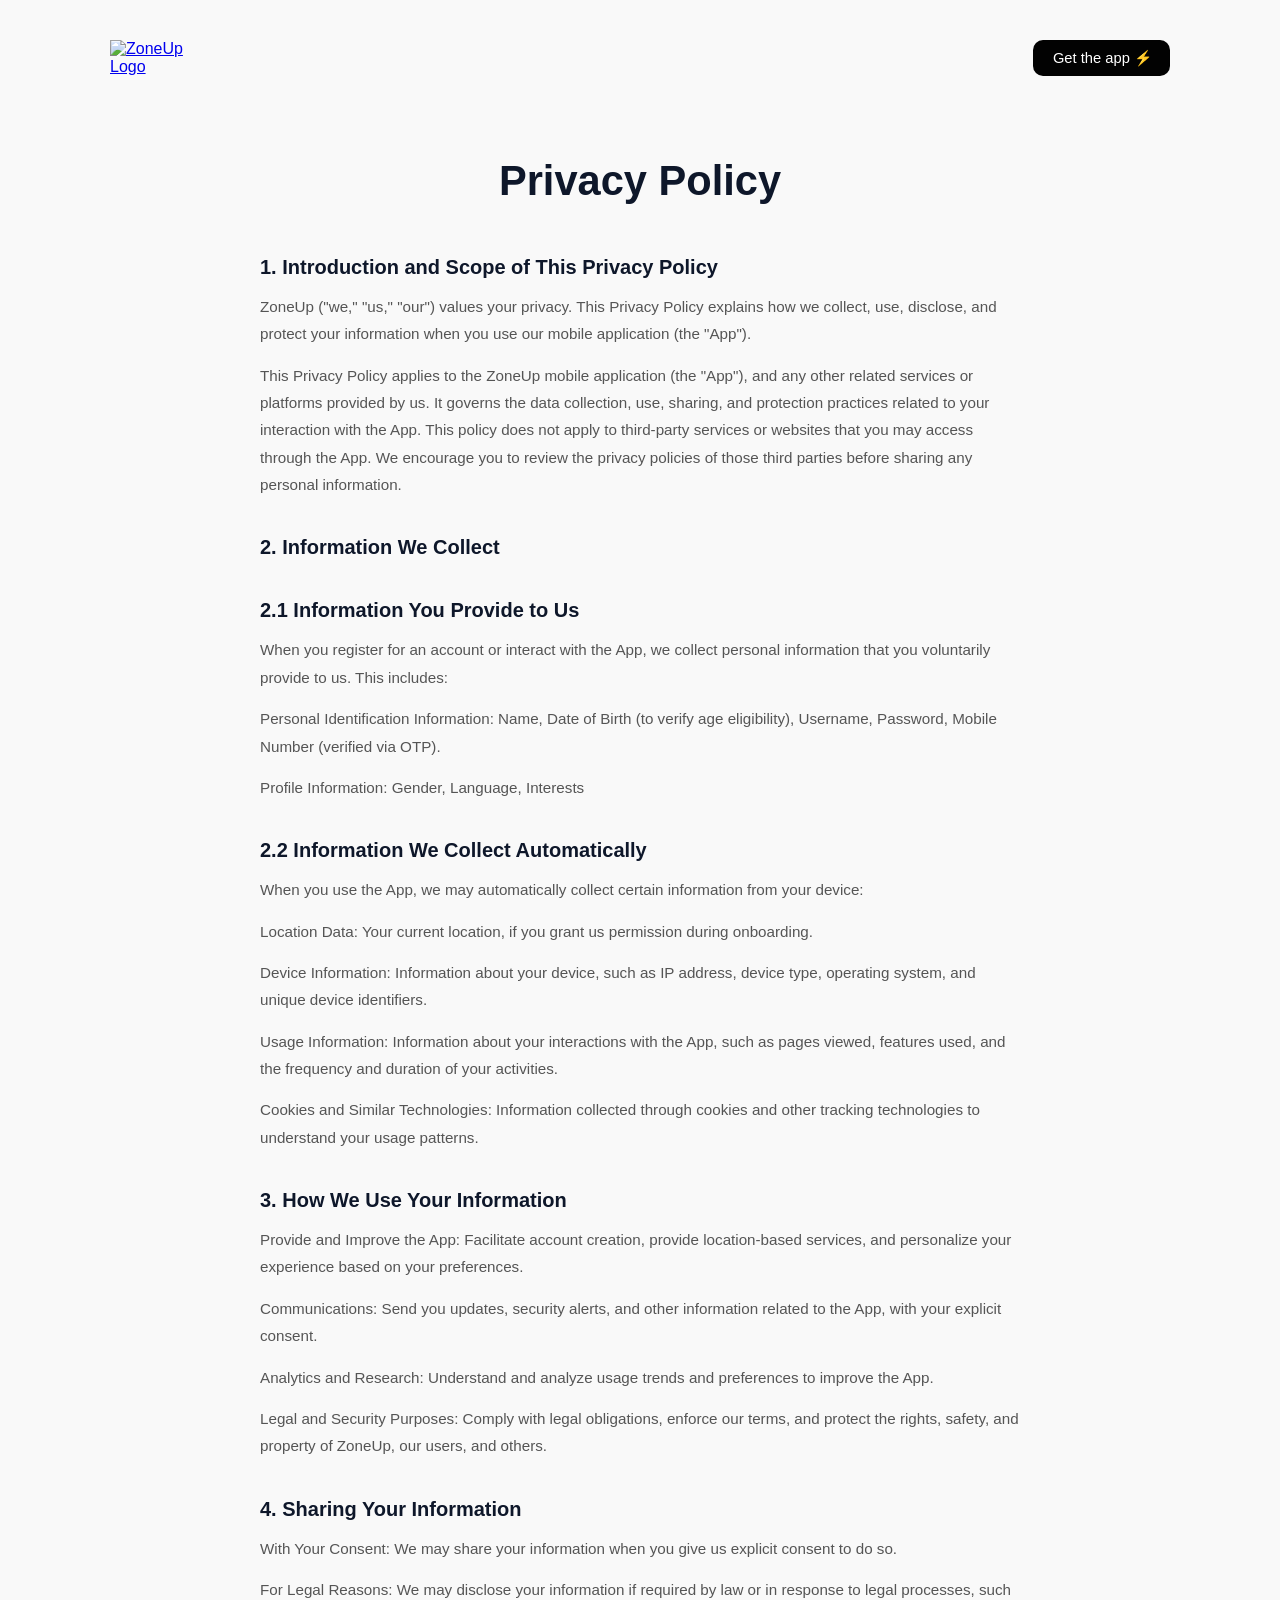
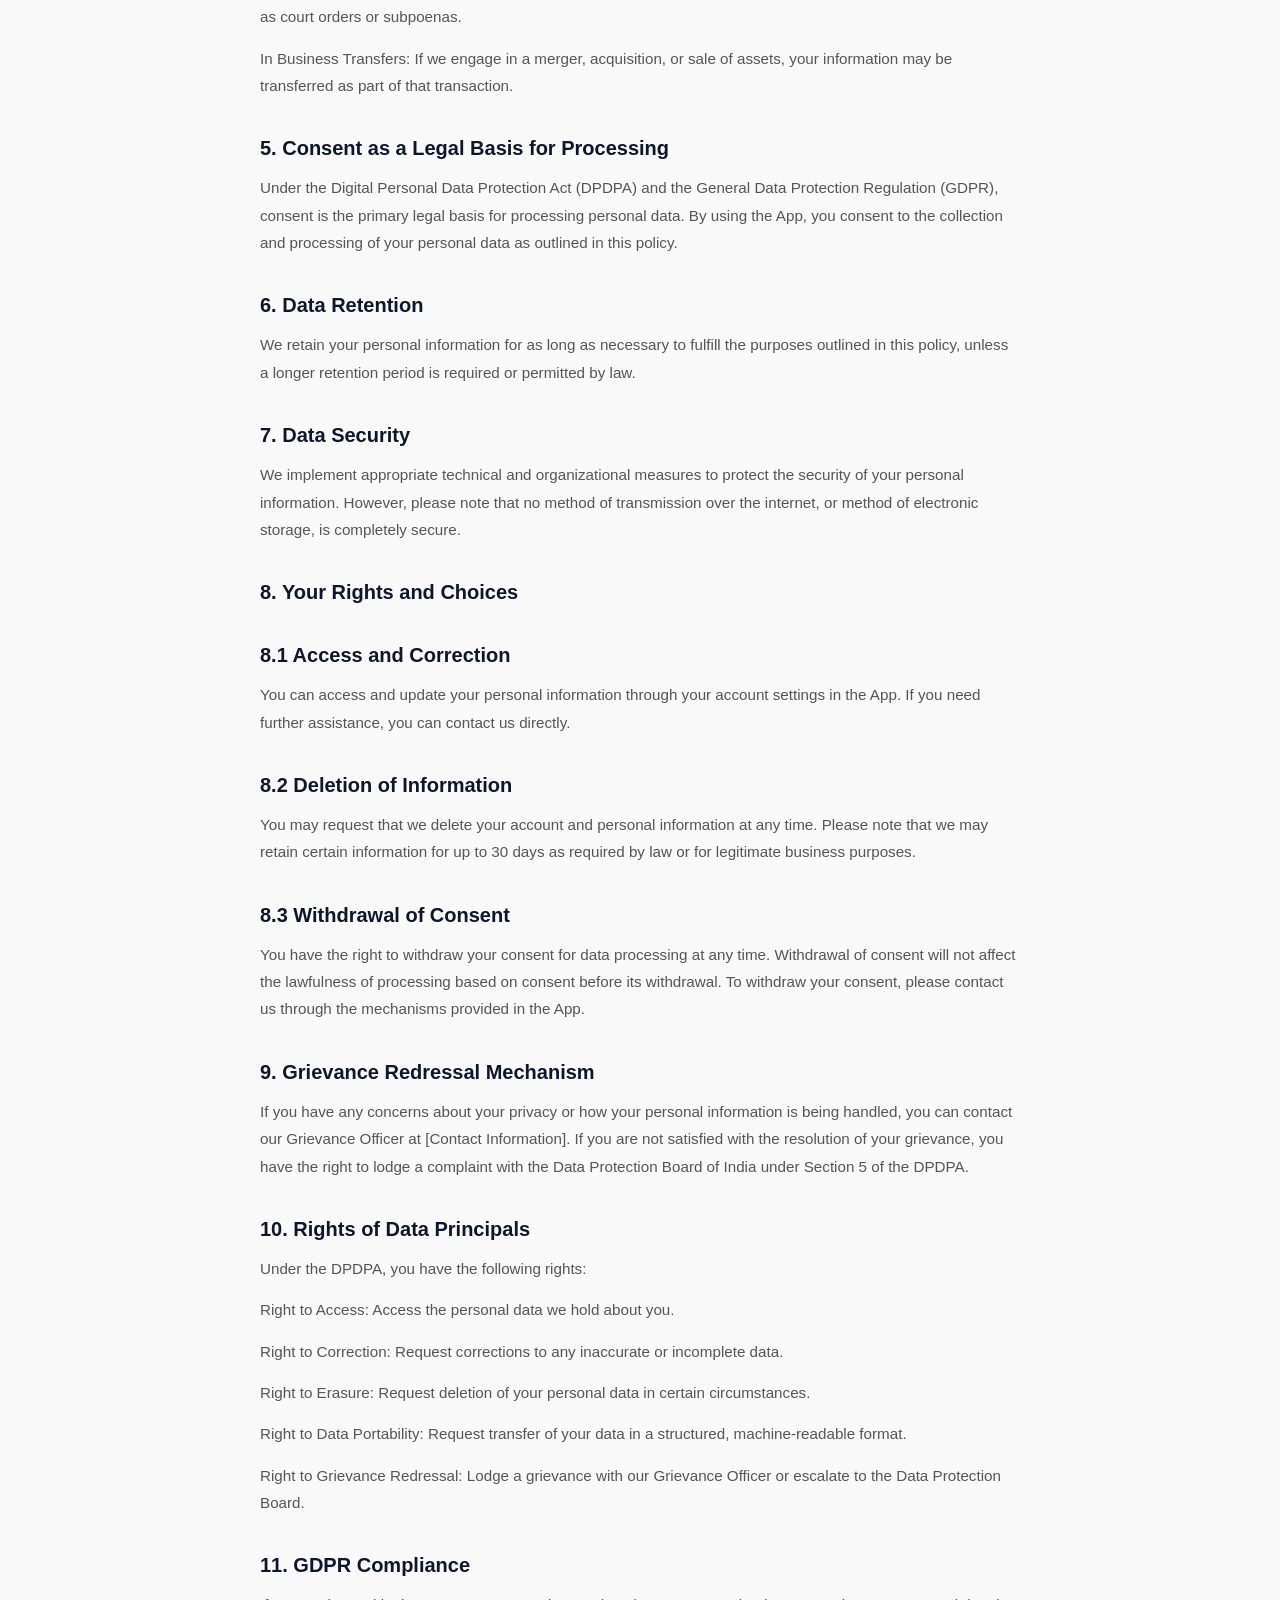
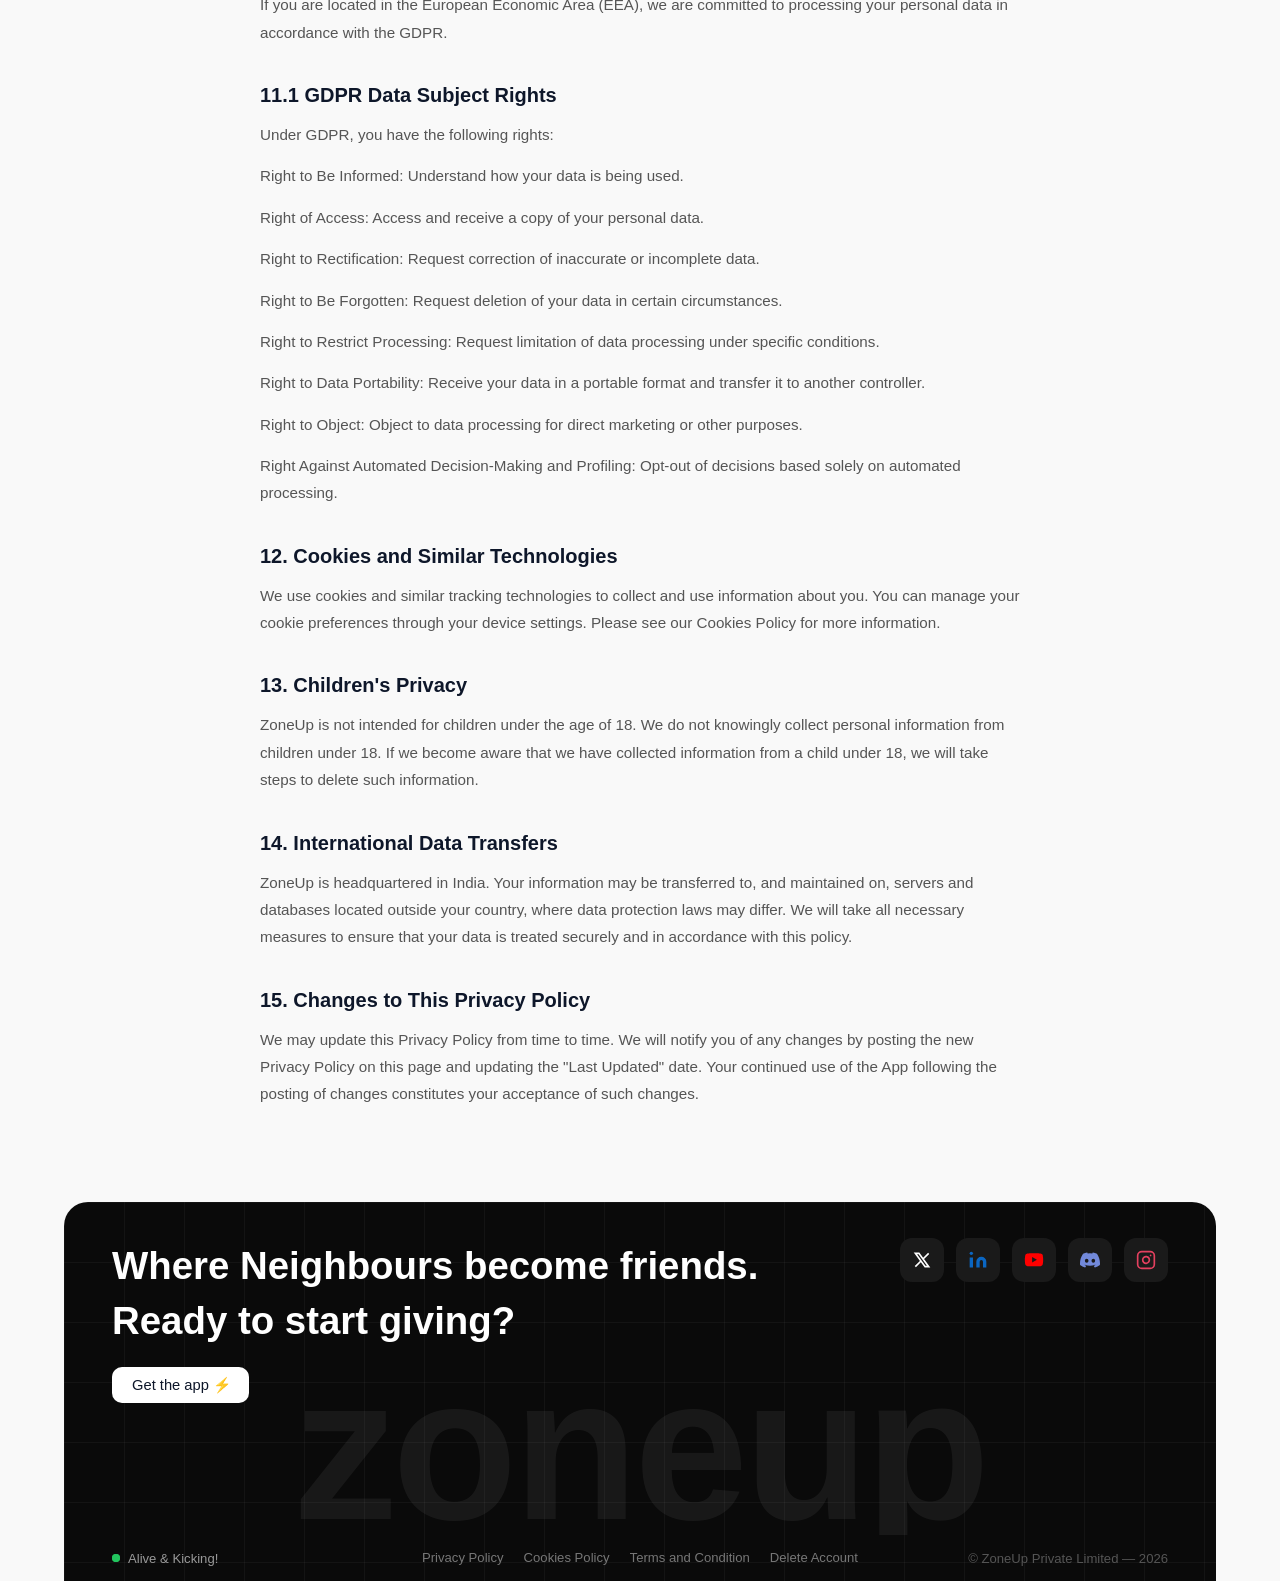
==== legal.html @ 511aa5a1 "Add files via upload" ====
<!DOCTYPE html>
<html lang="en">
<head>
  <meta charset="UTF-8">
  <meta name="viewport" content="width=device-width, initial-scale=1.0">
  <link href="https://fonts.cdnfonts.com/css/satoshi" rel="stylesheet">
  <title>ZoneUp</title>
  <link rel="icon" type="image/x-icon" href="./Assets/favIcon.svg">
  <link rel="stylesheet" href="style.css">
  <link rel="stylesheet" href="legal.css">
</head>
<body>
  <div class="header-spacer" id="headerSpacer"></div>
  <header class="header" id="header">
    <div class="header-inner" id="headerInner">
      <div class="header-top">
        <a href="index.html" class="logo">
          <img src="./Assets/logo.svg" class="logo-icon" alt="ZoneUp Logo">
        </a>
        <a href="#" class="btn-purchase">Get the app <span class="btn-icon"><span data-icon="⚡">⚡</span></span></a>
      </div>
    </div>
  </header>

  <main class="legal-page">
    <div class="legal-container">
      <h1 class="legal-title" id="legalTitle"></h1>
      <div class="legal-content" id="legalContent"></div>
    </div>
  </main>

  <!-- Footer -->
  <footer class="footer">
    <div class="footer-inner">
      <div class="footer-cta">
        <div class="footer-cta-left">
          <h2 class="footer-cta-title">Where Neighbours become friends. <br> Ready to start giving?</h2>
          <div class="footer-cta-buttons">
            <a href="#" class="btn-purchase footer-btn-light">Get the app <span class="btn-icon"><span data-icon="⚡">⚡</span></span></a>
          </div>
        </div>
        <div class="footer-socials">
          <a href="#" aria-label="Twitter" class="social-icon social-x">
            <svg width="20" height="20" viewBox="0 0 24 24" fill="currentColor"><path d="M4 4l11.733 16h4.267l-11.733 -16z M4 20l6.768 -6.768m2.46 -2.46l6.772 -6.772" stroke="currentColor" stroke-width="2" fill="none"/></svg>
          </a>
          <a href="#" aria-label="LinkedIn" class="social-icon social-linkedin">
            <svg width="20" height="20" viewBox="0 0 24 24" fill="currentColor"><path d="M16 8a6 6 0 0 1 6 6v7h-4v-7a2 2 0 0 0-4 0v7h-4v-7a6 6 0 0 1 6-6z" stroke="none"/><rect x="2" y="9" width="4" height="12"/><circle cx="4" cy="4" r="2"/></svg>
          </a>
          <a href="#" aria-label="YouTube" class="social-icon social-youtube">
            <svg width="20" height="20" viewBox="0 0 24 24" fill="currentColor"><path d="M22.54 6.42a2.78 2.78 0 0 0-1.94-2C18.88 4 12 4 12 4s-6.88 0-8.6.46a2.78 2.78 0 0 0-1.94 2A29 29 0 0 0 1 11.75a29 29 0 0 0 .46 5.33A2.78 2.78 0 0 0 3.4 19.1c1.72.46 8.6.46 8.6.46s6.88 0 8.6-.46a2.78 2.78 0 0 0 1.94-2 29 29 0 0 0 .46-5.25 29 29 0 0 0-.46-5.33z" stroke="none"/><polygon points="9.75 15.02 15.5 11.75 9.75 8.48 9.75 15.02" fill="#1a1a1a"/></svg>
          </a>
          <a href="#" aria-label="Discord" class="social-icon social-discord">
            <svg width="20" height="20" viewBox="0 0 24 24" fill="currentColor"><path d="M20.317 4.37a19.791 19.791 0 0 0-4.885-1.515.074.074 0 0 0-.079.037c-.21.375-.444.864-.608 1.25a18.27 18.27 0 0 0-5.487 0 12.64 12.64 0 0 0-.617-1.25.077.077 0 0 0-.079-.037A19.736 19.736 0 0 0 3.677 4.37a.07.07 0 0 0-.032.027C.533 9.046-.32 13.58.099 18.057a.082.082 0 0 0 .031.057 19.9 19.9 0 0 0 5.993 3.03.078.078 0 0 0 .084-.028c.462-.63.874-1.295 1.226-1.994a.076.076 0 0 0-.041-.106 13.107 13.107 0 0 1-1.872-.892.077.077 0 0 1-.008-.128 10.2 10.2 0 0 0 .372-.292.074.074 0 0 1 .077-.01c3.928 1.793 8.18 1.793 12.062 0a.074.074 0 0 1 .078.01c.12.098.246.198.373.292a.077.077 0 0 1-.006.127 12.299 12.299 0 0 1-1.873.892.077.077 0 0 0-.041.107c.36.698.772 1.362 1.225 1.993a.076.076 0 0 0 .084.028 19.839 19.839 0 0 0 6.002-3.03.077.077 0 0 0 .032-.054c.5-5.177-.838-9.674-3.549-13.66a.061.061 0 0 0-.031-.03zM8.02 15.33c-1.183 0-2.157-1.085-2.157-2.419 0-1.333.956-2.419 2.157-2.419 1.21 0 2.176 1.095 2.157 2.42 0 1.333-.956 2.418-2.157 2.418zm7.975 0c-1.183 0-2.157-1.085-2.157-2.419 0-1.333.955-2.419 2.157-2.419 1.21 0 2.176 1.095 2.157 2.42 0 1.333-.946 2.418-2.157 2.418z"/></svg>
          </a>
          <a href="#" aria-label="Instagram" class="social-icon social-instagram">
            <svg width="20" height="20" viewBox="0 0 24 24" fill="none" stroke="currentColor" stroke-width="2" stroke-linecap="round" stroke-linejoin="round"><rect x="2" y="2" width="20" height="20" rx="5"/><path d="M16 11.37A4 4 0 1 1 12.63 8 4 4 0 0 1 16 11.37z"/><line x1="17.5" y1="6.5" x2="17.51" y2="6.5"/></svg>
          </a>
        </div>
      </div>
      <div class="footer-watermark" id="footerWatermark">
        <span class="watermark-text">zoneup</span>
        <div class="watermark-glow" id="watermarkGlow"></div>
      </div>
      <div class="footer-bottom-bar">
        <div class="footer-status">
          <span class="status-dot"></span>
          <span>Alive & Kicking!</span>
        </div>
        <div class="footer-legal">
          <a href="legal.html?page=privacy-policy"><span data-text="Privacy Policy">Privacy Policy</span></a>
          <a href="legal.html?page=cookies-policy"><span data-text="Cookies Policy">Cookies Policy</span></a>
          <a href="legal.html?page=terms-of-service"><span data-text="Terms and Condition">Terms and Condition</span></a>
          <a href="legal.html?page=delete-account"><span data-text="Delete Account">Delete Account</span></a>
        </div>
        <p class="footer-copyright">© ZoneUp Private Limited — 2026</p>
      </div>
    </div>
  </footer>

  <script>
    // Header shrink
    const header = document.getElementById('header');
    const spacer = document.getElementById('headerSpacer');
    spacer.style.height = header.offsetHeight + 'px';

    window.addEventListener('scroll', function() {
      if (window.scrollY > spacer.offsetHeight) {
        header.classList.add('shrink');
      } else {
        header.classList.remove('shrink');
      }
    });

    // Watermark glow
    var footerWatermark = document.getElementById('footerWatermark');
    var watermarkText = footerWatermark ? footerWatermark.querySelector('.watermark-text') : null;
    if (footerWatermark && watermarkText) {
      footerWatermark.addEventListener('mousemove', function(e) {
        if (window.innerWidth > 768) {
          var rect = footerWatermark.getBoundingClientRect();
          var x = e.clientX - rect.left;
          var y = e.clientY - rect.top;
          watermarkText.style.background = 'radial-gradient(circle 400px at ' + x + 'px ' + y + 'px, rgba(67, 206, 162, 0.55) 0%, rgba(24, 90, 157, 0.3) 25%, rgba(67, 206, 162, 0.1) 50%, rgba(255, 255, 255, 0.06) 70%)';
          watermarkText.style.webkitBackgroundClip = 'text';
          watermarkText.style.backgroundClip = 'text';
        }
      });
      footerWatermark.addEventListener('mouseleave', function() {
        if (window.innerWidth > 768) {
          watermarkText.style.background = 'rgba(255, 255, 255, 0.06)';
          watermarkText.style.webkitBackgroundClip = 'text';
          watermarkText.style.backgroundClip = 'text';
        }
      });
    }

    // Determine which JSON to load from query param
    var params = new URLSearchParams(window.location.search);
    var page = params.get('page') || 'privacy-policy';
    var allowed = ['privacy-policy', 'terms-of-service', 'cookies-policy', 'delete-account'];
    if (allowed.indexOf(page) === -1) page = 'privacy-policy';

    document.title = page.replace(/-/g, ' ').replace(/\b\w/g, function(c) { return c.toUpperCase(); }) + ' – ZoneUp';

    fetch('./' + page + '.json')
      .then(function(res) { return res.json(); })
      .then(function(data) {
        document.getElementById('legalTitle').textContent = data.title;

        var container = document.getElementById('legalContent');
        data.sections.forEach(function(section) {
          if (section.heading) {
            var h2 = document.createElement('h2');
            h2.className = 'legal-section-title';
            h2.textContent = section.heading;
            container.appendChild(h2);
          }
          section.content.forEach(function(text) {
            var p = document.createElement('p');
            p.className = 'legal-text';
            p.textContent = text;
            container.appendChild(p);
          });
        });
      });
  </script>
</body>
</html>
---- style.css ----
* {
  margin: 0;
  padding: 0;
  box-sizing: border-box;
}

html {
  overflow-x: hidden;
}

body {
font-family: 'Satoshi', sans-serif;
    color: #0E172A;
  background: #f9f9f9;
}

/* ── Header ── */
.header-spacer {
  width: 100%;
}

.header {
  position: fixed;
  top: 0;
  left: 0;
  width: 100%;
  display: flex;
  justify-content: center;
  padding: 20px 20px;
  background: transparent;
  z-index: 1000;
}

.header.shrink {
  /* only inner width changes, no padding shift */
}

.header-inner {
  width: 100%;
  max-width: 90%;
  background: #f9f9f9;
  border-radius: 20px;
  padding: 20px 28px;
  box-shadow: 0 0 0 rgba(0, 0, 0, 0);
  transition: max-width 0.6s ease, background 0.6s ease, box-shadow 0.6s ease;
}

.header.shrink .header-inner {
  max-width: 800px;
  background: #fff;
  box-shadow: 0 2px 12px rgba(0, 0, 0, 0.08);
}

.header-top {
  display: flex;
  align-items: center;
  justify-content: space-between;
}


/* ── Logo ── */
.logo {
  display: flex;
  align-items: center;
  
}
.logo-icon{
    width: 70%;
}

/* ── Nav ── */
.nav {
  display: flex;
  align-items: center;
  gap: 32px;
}

.nav a {
  text-decoration: none;
  color: #020202;
  font-size: 1rem;
  font-weight: 400;
  display: inline-block;
  overflow: hidden;
  height: 1.4em;
  line-height: 1.4em;
}

.nav a span {
  display: block;
  transition: transform 0.3s cubic-bezier(0.25, 1, 0.5, 1);
  position: relative;
}

.nav a span::after {
  content: attr(data-text);
  display: block;
  position: absolute;
  top: 100%;
  left: 0;
}

.nav a:hover span {
  transform: translateY(-100%);
}

.nav a:hover {
  color: #111;
}

/* ── Purchase Button ── */
.btn-purchase {
  display: inline-flex;
  align-items: center;
  gap: 4px;
  background: #020202;
  color: #fff;
  padding: 9px 20px;
  border-radius: 10px;
  font-size: 0.92rem;
  text-decoration: none;
  transition: background 0.2s;
  white-space: nowrap;
}

.btn-purchase:hover {
  background: #333;
}

/* Button icon flip */
.btn-icon {
  display: inline-block;
  overflow: hidden;
  width: 1.1em;
  vertical-align: middle;
  position: relative;
}

.btn-icon span {
  display: inline-block;
  transition: transform 0.3s cubic-bezier(0.25, 1, 0.5, 1);
  position: relative;
}

.btn-icon span::after {
  content: attr(data-icon);
  position: absolute;
  top: 0;
  right: 100%;
}

.btn-purchase:hover .btn-icon span {
  transform: translateX(100%);
}

/* ── Hamburger ── */
.hamburger {
  display: none;
  flex-direction: column;
  justify-content: center;
  gap: 5px;
  background: none;
  border: none;
  cursor: pointer;
  padding: 4px;
}

.hamburger span {
  display: block;
  width: 22px;
  height: 2px;
  background: #020202;
  border-radius: 2px;
  transition: transform 0.35s ease, opacity 0.25s ease;
}

.hamburger.active span:nth-child(1) {
  transform: translateY(7px) rotate(45deg);
}

.hamburger.active span:nth-child(2) {
  opacity: 0;
}

.hamburger.active span:nth-child(3) {
  transform: translateY(-7px) rotate(-45deg);
}

/* ── Mobile Expandable Section (hidden by default) ── */
.mobile-expand {
  display: none;
}

/* ── Hero Section ── */
.hero {
  padding: 0 20px 20px;
  display: flex;
  justify-content: center;
}

.hero-inner {
  width: 100%;
  max-width: 90%;
  margin: 0 auto;
  background: #020202;
  border-radius: 20px;
  display: flex;
  align-items: center;
  padding: 80px 60px;
  gap: 20px;
  overflow: hidden;
  position: relative;
  min-height: 80vh;
}

.hero-left {
  flex: 0 0 50%;
  z-index: 1;
}

.hero-title {
  font-size: 4.5rem;
  font-weight: 700;
  color: #fff;
  line-height: 1.12;
  letter-spacing: -0.5px;
  margin-bottom: 24px;
}

.hero-subtitle {
  font-size: 0.92rem;
  color: #9a9a9a;
  line-height: 1.7;
  margin-bottom: 32px;
  max-width: 600px;
}

.hero-buttons {
  display: flex;
  gap: 24px;
  margin-bottom: 24px;
  max-width: 100px;
}

.hero-buttons-mobile {
  display: none;
}

.store-btn {
  display: inline-flex;
  align-items: center;
  justify-content: center;
}

.store-img {
  height: 58px;
  width: auto;
  display: block;
}

.hero-disclaimer {
  font-size: 0.62rem;
  color: #555;
  line-height: 1.5;
}

/* Hero Right - Image */
.hero-right {
  flex: 1;
  display: flex;
  align-items: center;
  justify-content: center;
}

.hero-image {
  width: 100%;
  max-width: 100%;
  height: auto;
  object-fit: contain;
}

/* ── Features Section ── */
.features {
  padding: 80px 20px;
  display: flex;
  flex-direction: column;
  align-items: center;
}

.features-header {
  text-align: center;
  margin-bottom: 48px;
}

.features-title {
  font-size: 2.4rem;
  font-weight: 700;
  color: #0E172A;
  line-height: 1.3;
  margin-bottom: 14px;
}

.features-subtitle {
  font-size: 0.92rem;
  color: #777;
  line-height: 1.6;
}

.features-grid {
  display: grid;
  grid-template-columns: repeat(3, 1fr);
  grid-template-rows: repeat(10, 60px);
  gap: 16px;
  width: 100%;
  max-width: 1200px;
}

.feature-card {
  background: #fff;
  border-radius: 20px;
  border: 1px solid #eee;
  overflow: hidden;
  display: flex;
  flex-direction: column;
}

/* Col 1: two equal cards, each span 5 rows */
.features-grid .feature-card:nth-child(1) {
  grid-column: 1;
  grid-row: 1 / 6;
}
.features-grid .feature-card:nth-child(4) {
  grid-column: 1;
  grid-row: 6 / 11;
}

/* Col 2: tall top (6 rows), short bottom (4 rows) */
.features-grid .feature-card:nth-child(2) {
  grid-column: 2;
  grid-row: 1 / 8;
}
.features-grid .feature-card:nth-child(5) {
  grid-column: 2;
  grid-row: 8 / 11;
}

/* Col 3: two equal cards, each span 5 rows */
.features-grid .feature-card:nth-child(3) {
  grid-column: 3;
  grid-row: 1 / 6;
}
.features-grid .feature-card:nth-child(6) {
  grid-column: 3;
  grid-row: 6 / 11;
}

.feature-card-img {
  width: 100%;
  flex: 1;
  overflow: hidden;
  min-height: 0;
}

.feature-card-img img {
  width: 100%;
  height: 100%;
  object-fit: cover;
  display: block;
}

.feature-card-title {
  font-size: 1.05rem;
  font-weight: 700;
  color: #1a1a1a;
  padding: 18px 20px 16px;
  text-align: center;
}

.feature-card-desc {
  font-size: 0.82rem;
  color: #777;
  line-height: 1.6;
  padding: 0 20px 20px;
  text-align: center;
}

.feature-card-dark {
  background: #1a1d21;
}

.feature-card-dark .feature-card-title {
  color: #fff;
}

.feature-card-dark .feature-card-desc {
  color: #999;
}

/* ── Full-width Feature Card ── */
.feature-card-full {
  width: 100%;
  max-width: 1200px;
  display: flex;
  flex-direction: row;
  align-items: center;
  gap: 40px;
  padding: 32px 36px;
  margin-top: 20px;
  overflow: hidden;
  justify-content: space-between;
  border-radius: 20px;
  border: 1px solid #eee;
  background: #fff;
}

.feature-full-left {
  flex: 0 0 38%;
}

.feature-full-title {
  font-size: 2rem;
  font-weight: 700;
  color: #0E172A;
  margin-bottom: 14px;
}

.feature-full-desc {
  font-size: 0.9rem;
  color: #666;
  line-height: 1.7;
  margin-bottom: 24px;
}

.feature-full-right {
  flex: 1;
  height: 260px;
  overflow: hidden;
  max-width: 40%;
}

.marquee-columns {
  display: flex;
  gap: 12px;
  height: 100%;
}

.marquee-col {
  flex: 1;
  overflow: hidden;
  position: relative;
}

.marquee-track {
  display: flex;
  flex-direction: column;
  gap: 12px;
}

.marquee-track img {
  width: 100%;
  border-radius: 12px;
  object-fit: cover;
  display: block;
  height: 120px;
  flex-shrink: 0;
}

.marquee-down .marquee-track {
  animation: scrollDown 14s linear infinite;
}

.marquee-up .marquee-track {
  animation: scrollUp 14s linear infinite;
}

@keyframes scrollDown {
  0% { transform: translateY(0); }
  100% { transform: translateY(-50%); }
}

@keyframes scrollUp {
  0% { transform: translateY(-50%); }
  100% { transform: translateY(0); }
}

@keyframes scrollLeft {
  0% { transform: translateX(0); }
  100% { transform: translateX(-50%); }
}

@keyframes scrollRight {
  0% { transform: translateX(-50%); }
  100% { transform: translateX(0); }
}

/* ── Steps Section ── */
.steps {
  height: 400vh;
  position: relative;
}

.steps-sticky {
  position: sticky;
  top: 0;
  height: 100vh;
  display: flex;
  align-items: center;
  padding: 0 60px;
  gap: 36px;
  max-width: 1400px;
  margin: 0 auto;
}

.steps-left {
  flex: 0 0 320px;
  z-index: 0;
}

.steps-title {
  font-size: 4rem;
  font-weight: 700;
  color: #0E172A;
  line-height: 1.35;
  margin-bottom: 20px;
}

.steps-subtitle {
  font-size: 1rem;
  color: #777;
  line-height: 1.9;
}

.steps-right {
  flex: 1;
  overflow: hidden;
  z-index: 1;
}

.steps-track {
  display: flex;
  gap: 28px;
  will-change: transform;
  transition: transform 0.3s cubic-bezier(0.25, 1, 0.5, 1);
}

.step-card {
  flex: 0 0 600px;
  height: 553px;
  background: #fff;
  border-radius: 24px;
  border: 1px solid #eee;
  overflow: hidden;
  display: flex;
  flex-direction: column;
  box-shadow: 0 2px 16px rgba(0, 0, 0, 0.04);
}

.step-card-img {
  width: 100%;
  flex: 1;
  overflow: hidden;
  min-height: 0;
}

.step-card-img img {
  width: 100%;
  height: 100%;
  object-fit: cover;
  display: block;
}

.step-card-body {
  padding: 28px 28px;
  display: flex;
  gap: 16px;
  align-items: flex-start;
}

.step-card-title {
  flex: 0 0 40%;
  font-size: 1.2rem;
  font-weight: 700;
  color: #0E172A;
  line-height: 1.3;
}

.step-card-desc {
  flex: 1;
  font-size: 0.85rem;
  color: #777;
  line-height: 1.6;
}

/* ── Download CTA Section ── */
.download-cta {
  padding: 40px 20px;
}

.download-cta-inner {
  max-width: 1400px;
  margin: 0 auto;
  background: #020202;
  border-radius: 24px;
  display: flex;
  align-items: flex-end;
  padding: 60px 60px 0;
  gap: 16px;
  overflow: hidden;
  position: relative;
}

.download-cta-left {
  flex: 1;
  padding-bottom: 60px;
}

.download-cta-title {
  font-size: 4rem;
  font-weight: 700;
  color: #e9e9e9;
  margin-bottom: 8px;
}

.download-cta-subtitle {
  font-size: 1.4rem;
  color: #8b8b8b;
  margin-bottom: 28px;
}

.download-qr {
  width: 160px;
  height: 160px;
  background: #fff;
  border-radius: 16px;
  padding: 12px;
  display: flex;
  align-items: center;
  justify-content: center;
}

.download-qr img {
  width: 100%;
  height: 100%;
  display: block;
}

.btn-download {
  display: none;
}

.download-cta-right {
  flex: 0 0 480px;
  display: flex;
  justify-content: center;
}

.download-phone-img {
  width: 100%;
  /* max-width: 280px; */
  height: auto;
  border-radius: 28px 28px 0 0;
  object-fit: cover;
  display: block;
}

/* ── FAQ Section ── */
.faq {
  padding: 100px 20px;
  max-width: 800px;
  margin: 0 auto;
}

.faq-title {
  font-size: 3rem;
  font-weight: 700;
  color: #0E172A;
  text-align: center;
  margin-bottom: 48px;
  line-height: 1.2;
}

.faq-item {
  background: #fff;
  border: 1px solid #eee;
  border-radius: 14px;
  margin-bottom: 12px;
  padding: 0 24px;
}

.faq-question {
  width: 100%;
  display: flex;
  align-items: center;
  justify-content: space-between;
  padding: 22px 0;
  background: none;
  border: none;
  cursor: pointer;
  text-align: left;
  font-family: 'Satoshi', sans-serif;
  font-size: 1rem;
  font-weight: 500;
  color: #0E172A;
  gap: 16px;
}

.faq-icon {
  width: 32px;
  height: 32px;
  border-radius: 50%;
  background: #0a0a0a;
  color: #fff;
  display: flex;
  align-items: center;
  justify-content: center;
  font-size: 1.2rem;
  flex-shrink: 0;
  transition: transform 0.3s ease;
}

.faq-item.open .faq-icon {
  transform: rotate(45deg);
}

.faq-answer {
  display: grid;
  grid-template-rows: 0fr;
  transition: grid-template-rows 0.35s cubic-bezier(0.25, 1, 0.5, 1);
}

.faq-answer-inner {
  overflow: hidden;
}

.faq-item.open .faq-answer {
  grid-template-rows: 1fr;
}

.faq-answer p {
  padding: 0 0 22px;
  font-size: 0.9rem;
  color: #666;
  line-height: 1.7;
}

/* ── Footer ── */
.footer {
  padding: 0;
  display: flex;
  justify-content: center;
}

.footer-inner {
  width: 90%;
  max-width: 90%;
  background: #0a0a0a;
  border-radius: 24px 24px 0 0;
  padding: 36px 48px 0;
  position: relative;
  overflow: hidden;
  background-image:
    linear-gradient(rgba(255,255,255,0.04) 1px, transparent 1px),
    linear-gradient(90deg, rgba(255,255,255,0.04) 1px, transparent 1px);
  background-size: 60px 60px;
}

/* CTA */
.footer-cta {
  display: flex;
  align-items: flex-start;
  justify-content: space-between;
  gap: 40px;
  margin-bottom: 28px;
}

.footer-cta-left {
  flex: 1;
}

.footer-cta-title {
  font-size: 2.4rem;
  font-weight: 600;
  color: #fff;
  line-height: 1.45;
  margin-bottom: 18px;
}

.footer-cta-buttons {
  display: flex;
  gap: 12px;
}

.footer-btn-light {
  background: #fff;
  color: #0E172A;
}

.footer-btn-light:hover {
  background: #e8e8e8;
}

.footer-btn-dark {
  background: #2a2a2a;
  color: #fff;
}

.footer-btn-dark:hover {
  background: #3a3a3a;
}

/* Social Icons */
.footer-socials {
  display: flex;
  gap: 12px;
  flex-shrink: 0;
}

.social-icon {
  width: 44px;
  height: 44px;
  border-radius: 12px;
  background: #1a1a1a;
  display: flex;
  align-items: center;
  justify-content: center;
  transition: transform 0.35s cubic-bezier(0.25, 1, 0.5, 1), box-shadow 0.35s ease;
}

.social-icon:hover {
  transform: translateY(-4px);
  box-shadow: 0 6px 20px rgba(255, 255, 255, 0.06);
}

.social-x { color: #fff; }
.social-linkedin { color: #0A66C2; }
.social-youtube { color: #FF0000; }
.social-discord { color: #7289DA; }
.social-instagram { color: #E4405F; }

/* Footer Links Row */
.footer-links-row {
  margin-bottom: 28px;
}

/* Legal */
.footer-legal {
  display: flex;
  align-items: center;
  justify-content: center;
  gap: 20px;
}

.footer-legal a {
  color: #777;
  text-decoration: none;
  font-size: 0.82rem;
  transition: color 0.2s;
  display: inline-block;
  overflow: hidden;
  height: 1.4em;
  line-height: 1.4em;
}

.footer-legal a span {
  display: block;
  transition: transform 0.3s cubic-bezier(0.25, 1, 0.5, 1);
  position: relative;
}

.footer-legal a span::after {
  content: attr(data-text);
  display: block;
  position: absolute;
  top: 100%;
  left: 0;
}

.footer-legal a:hover span {
  transform: translateY(-100%);
}

.footer-legal a:hover {
  color: #fff;
}

/* Watermark */
.footer-watermark {
  position: relative;
  margin: -70px -48px 0;
  user-select: none;
  cursor: default;
  z-index: 0;
}

.watermark-text {
  display: block;
  width: 100%;
  font-size: 16vw;
  font-weight: 900;
  line-height: 0.85;
  letter-spacing: -0.02em;
  text-transform: lowercase;
  text-align: center;
  color: transparent;
  background: rgba(255, 255, 255, 0.06);
  -webkit-background-clip: text;
  background-clip: text;
  -webkit-text-fill-color: transparent;
}

.watermark-glow {
  display: none;
}

/* Bottom Bar */
.footer-bottom-bar {
  display: grid;
  grid-template-columns: 1fr auto 1fr;
  align-items: center;
  padding: 14px 48px;
  margin: 0 -48px;
  position: relative;
  z-index: 1;
}

.footer-status {
  display: flex;
  align-items: center;
  gap: 8px;
  font-size: 0.82rem;
  color: #999;
  justify-self: start;
}

.status-dot {
  width: 8px;
  height: 8px;
  border-radius: 50%;
  background: #22c55e;
  display: inline-block;
  position: relative;
}

.status-dot::before {
  content: '';
  position: absolute;
  inset: 0;
  border-radius: 50%;
  background: #22c55e;
  animation: statusPulse 2s ease-in-out infinite;
}

@keyframes statusPulse {
  0%, 100% { transform: scale(1); opacity: 1; }
  50% { transform: scale(2.2); opacity: 0; }
}

.footer-copyright {
  font-size: 0.82rem;
  color: #555;
  justify-self: end;
}

.footer-mobile-logo {
  display: none;
}

.footer-bottom {
  display: none;
}

/* ── Mobile ── */
@media (max-width: 768px) {
  .hamburger {
    display: flex;
  }

  .nav,
  .desktop-purchase {
    display: none;
  }

  .header-inner {
    padding: 14px 18px;
    overflow: hidden;
    max-width: 90%;
  }

  .header.shrink .header-inner {
    max-width: 95%;
  }

  /* Expandable area */
  .mobile-expand {
    display: grid;
    grid-template-rows: 0fr;
    transition: grid-template-rows 0.35s cubic-bezier(0.25, 1, 0.5, 1);
  }

  .mobile-expand.open {
    grid-template-rows: 1fr;
  }

  .mobile-expand-inner {
    overflow: hidden;
    display: flex;
    flex-direction: column;
    align-items: center;
  }

  .mobile-divider {
    width: 100%;
    height: 1px;
    background: #eee;
    margin-top: 14px;
  }

  .mobile-links {
    display: flex;
    flex-direction: column;
    align-items: center;
    gap: 4px;
    padding: 16px 0 8px;
  }

  .mobile-links a {
    text-decoration: none;
    padding: 10px 0;
    transition: color 0.2s;
    color: #020202;
  font-size: 1.1rem;
  font-weight: 400;
  }

  .mobile-links a:hover {
    color: #555;
  }

  .mobile-purchase {
    display: inline-flex;
    align-self: center;
    /* margin: 6px auto 8px; */
    padding: 12px 36px;
    font-size: 0.95rem;
  }
  .logo-icon{
    width: 60%;
  }

  /* Hero mobile */
  .hero {
    padding: 0 0 30px;
  }

  .hero-inner {
    flex-direction: column;
    padding: 60px 24px 0;
    border-radius: 52px;
    gap: 30px;
    max-width: 100%;
    min-height: auto;
  }

  .hero-left {
    flex: none;
    width: 100%;
    text-align: center;
    order: 1;
  }

  .hero-buttons-desktop {
    display: none;
  }

  .hero-right {
    width: 100%;
    order: 2;
  }

  .hero-buttons-mobile {
    display: flex;
    justify-content: center;
    order: 3;
    max-width: 100%;
    padding: 0 32px 32px;
  }

  .hero-title {
    font-size: 2.2rem;
  }

  .hero-subtitle {
    max-width: 100%;
    font-size: 0.9rem;
    margin-bottom: 24px;
  }

  .store-img {
    height: 70px;
  }

  .hero-image {
    border-radius: 0;
  }

  .hero-disclaimer {
    text-align: center;
    font-size: 0.6rem;
  }

  /* Features mobile */
  .features {
    padding: 50px 16px;
  }

  .features-title {
    font-size: 1.5rem;
  }

  .features-grid {
    grid-template-columns: 1fr;
    grid-template-rows: auto;
    gap: 14px;
  }

  .features-grid .feature-card:nth-child(1),
  .features-grid .feature-card:nth-child(2),
  .features-grid .feature-card:nth-child(3),
  .features-grid .feature-card:nth-child(4),
  .features-grid .feature-card:nth-child(5),
  .features-grid .feature-card:nth-child(6) {
    grid-column: auto;
    grid-row: auto;
  }

  .feature-card-full {
    flex-direction: column;
    gap: 24px;
    padding: 28px 20px;
  }

  .feature-full-left {
    flex: none;
    width: 100%;
  }

  .feature-full-title {
    font-size: 1.5rem;
  }

  .feature-full-right {
    height: auto;
    width: 100%;
    max-width: 100%;
    overflow: hidden;
  }

  .marquee-columns {
    flex-direction: column;
    height: auto;
    gap: 8px;
  }

  .marquee-col {
    height: 90px;
    overflow: hidden;
  }

  .marquee-track {
    flex-direction: row;
    gap: 8px;
  }

  .marquee-track img {
    width: 120px;
    height: 80px;
    flex-shrink: 0;
    border-radius: 10px;
  }

  .marquee-down .marquee-track {
    animation: scrollLeft 10s linear infinite;
  }

  .marquee-up .marquee-track {
    animation: scrollRight 10s linear infinite;
  }

  /* Steps mobile */
  .steps {
    height: auto;
  }

  .steps-sticky {
    position: relative;
    height: auto;
    flex-direction: column;
    padding: 60px 20px;
    gap: 32px;
  }

  .steps-left {
    flex: none;
    text-align: center;
  }

  .steps-title {
    font-size: 2rem;
  }

  .desktop-br {
    display: none;
  }

  .steps-right {
    overflow: visible;
  }

  .steps-track {
    flex-direction: column;
    gap: 20px;
    transform: none !important;
  }

  .step-card {
    flex: none;
    width: 100%;
    height: auto;
  }

  .step-card-img {
    height: 380px;
  }

  .step-card-body {
    flex-direction: column;
    gap: 12px;
    text-align: center;
    padding: 28px 24px 32px;
  }

  .step-card-title {
    flex: none;
    font-size: 1.4rem;
  }

  .step-card-desc {
    font-size: 0.9rem;
  }

  /* Download CTA mobile */
  .download-cta {
    padding: 20px 16px;
  }

  .download-cta-inner {
    flex-direction: column;
    padding: 40px 28px 0;
    border-radius: 24px;
    gap: 32px;
    text-align: left;
    overflow: hidden;
  }

  .download-cta-title {
    font-size: 2.4rem;
  }

  .download-qr {
    display: none;
  }

  .btn-download {
    display: inline-flex;
    align-items: center;
    gap: 8px;
    background: #fff;
    color: #0E172A;
    padding: 12px 27px;
    border-radius: 10px;
    font-size: 1.05rem;
    font-weight: 600;
    text-decoration: none;
  }

  .download-cta-right {
    flex: none;
    width: 100%;
    display: flex;
    justify-content: center;
  }

  .download-phone-img {
    width: 240px;
    margin-bottom: -40px;
  }

  /* FAQ mobile */
  .faq {
    padding: 60px 16px;
  }

  .faq-title {
    font-size: 2rem;
    margin-bottom: 32px;
  }

  /* Footer mobile */
  .footer {
    padding: 0;
  }

  .footer-inner {
    width: 100%;
    max-width: 100%;
    border-radius: 52px 52px 0 0;
    padding: 40px 24px 0;
  }

  .footer-cta {
    flex-direction: column;
    gap: 28px;
  }

  .footer-cta-title {
    font-size: 1.8rem;
  }

  .footer-cta-buttons {
    flex-direction: column;
  }

  .footer-cta-buttons .btn-purchase {
    justify-content: center;
    padding: 14px 28px;
    font-size: 0.95rem;
  }

  .footer-socials {
    flex-wrap: wrap;
    gap: 14px;
  }

  .footer-links-row {
    gap: 24px;
  }

  .social-icon {
    width: 52px;
    height: 52px;
    border-radius: 14px;
  }

  .footer-watermark {
    margin: 0 -24px;
  }

  .watermark-text {
    font-size: 28vw;
    background: radial-gradient(circle 300px at 70% 50%, rgba(67, 206, 162, 0.55) 0%, rgba(24, 90, 157, 0.3) 25%, rgba(67, 206, 162, 0.1) 50%, rgba(255, 255, 255, 0.06) 70%);
    -webkit-background-clip: text;
    background-clip: text;
  }

  .footer-bottom-bar {
    display: flex;
    flex-direction: column;
    align-items: center;
    gap: 12px;
    padding: 20px 0 24px;
    margin: 0;
  }

  .footer-legal {
    flex-wrap: wrap;
    justify-content: center;
    gap: 12px;
  }
}

/* ── Tablet ── */
@media (min-width: 769px) and (max-width: 1024px) {
  .hero-inner {
    padding: 50px 36px;
    gap: 30px;
  }

  .hero-left {
    flex: 0 0 45%;
  }

  .hero-title {
    font-size: 3rem;
  }
  
}

/* ── Small phones ── */
@media (max-width: 400px) {
  .hero-inner {
    padding: 30px 16px;
    border-radius: 42px;
  }

  .hero-title {
    font-size: 3rem;
  }
  .hero-subtitle{
    font-size: 0.89rem;
  }

  .hero-buttons {
    flex-direction: column;
    align-items: center;
  }

  .store-img {
    height: 60px;
  }
  .hero-buttons {
  flex-direction: row;
  align-items: center;
  justify-content: center;
  max-width: 100%;
  padding: 32px;
}

}
---- legal.css ----
.legal-page {
  padding: 40px 20px 80px;
  display: flex;
  justify-content: center;
}

.legal-container {
  width: 100%;
  max-width: 760px;
}

.legal-title {
  font-size: 2.6rem;
  font-weight: 700;
  color: #0E172A;
  text-align: center;
  margin-bottom: 48px;
  line-height: 1.2;
}

.legal-section-title {
  font-size: 1.25rem;
  font-weight: 700;
  color: #0E172A;
  margin-top: 36px;
  margin-bottom: 12px;
  line-height: 1.35;
}

.legal-text {
  font-size: 0.95rem;
  color: #555;
  line-height: 1.8;
  margin-bottom: 14px;
  white-space: pre-line;
}

@media (max-width: 768px) {
  .legal-title {
    font-size: 1.8rem;
  }

  .legal-section-title {
    font-size: 1.1rem;
    margin-top: 28px;
  }

  .legal-text {
    font-size: 0.9rem;
  }
}
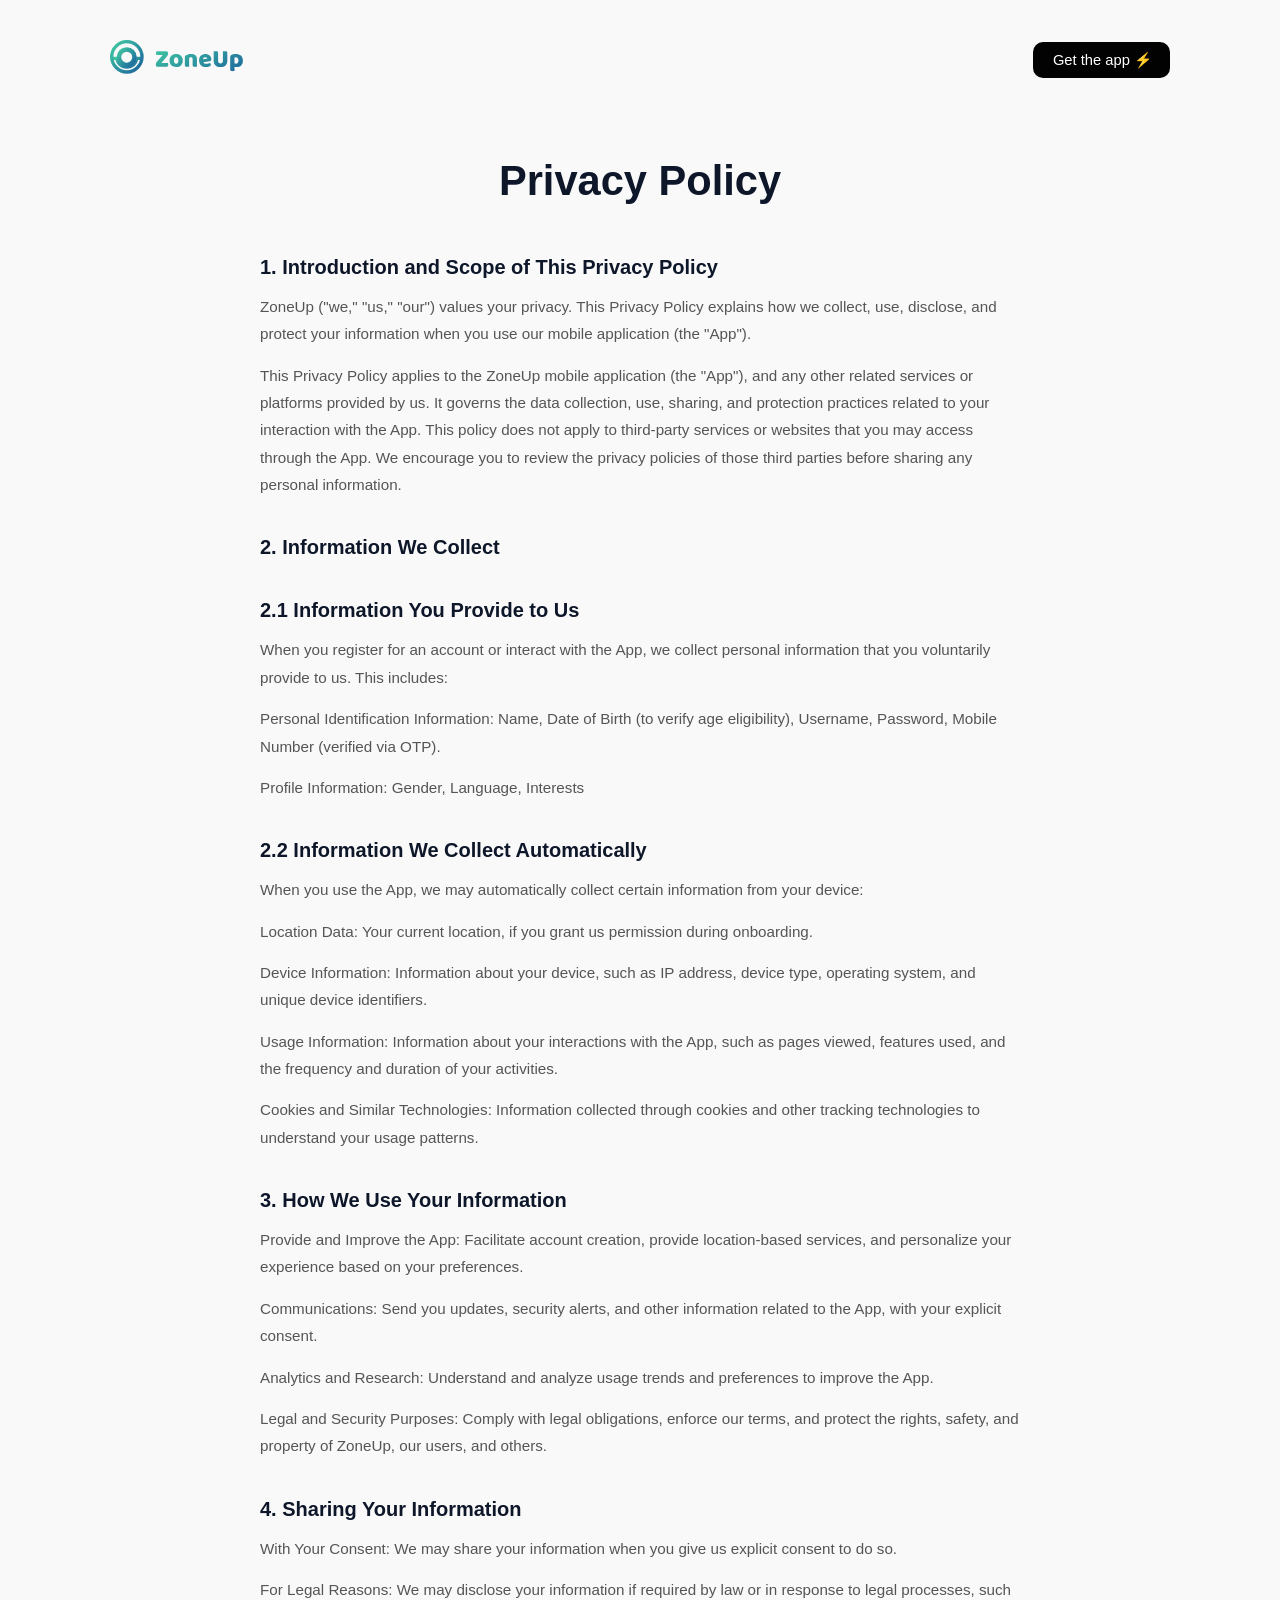
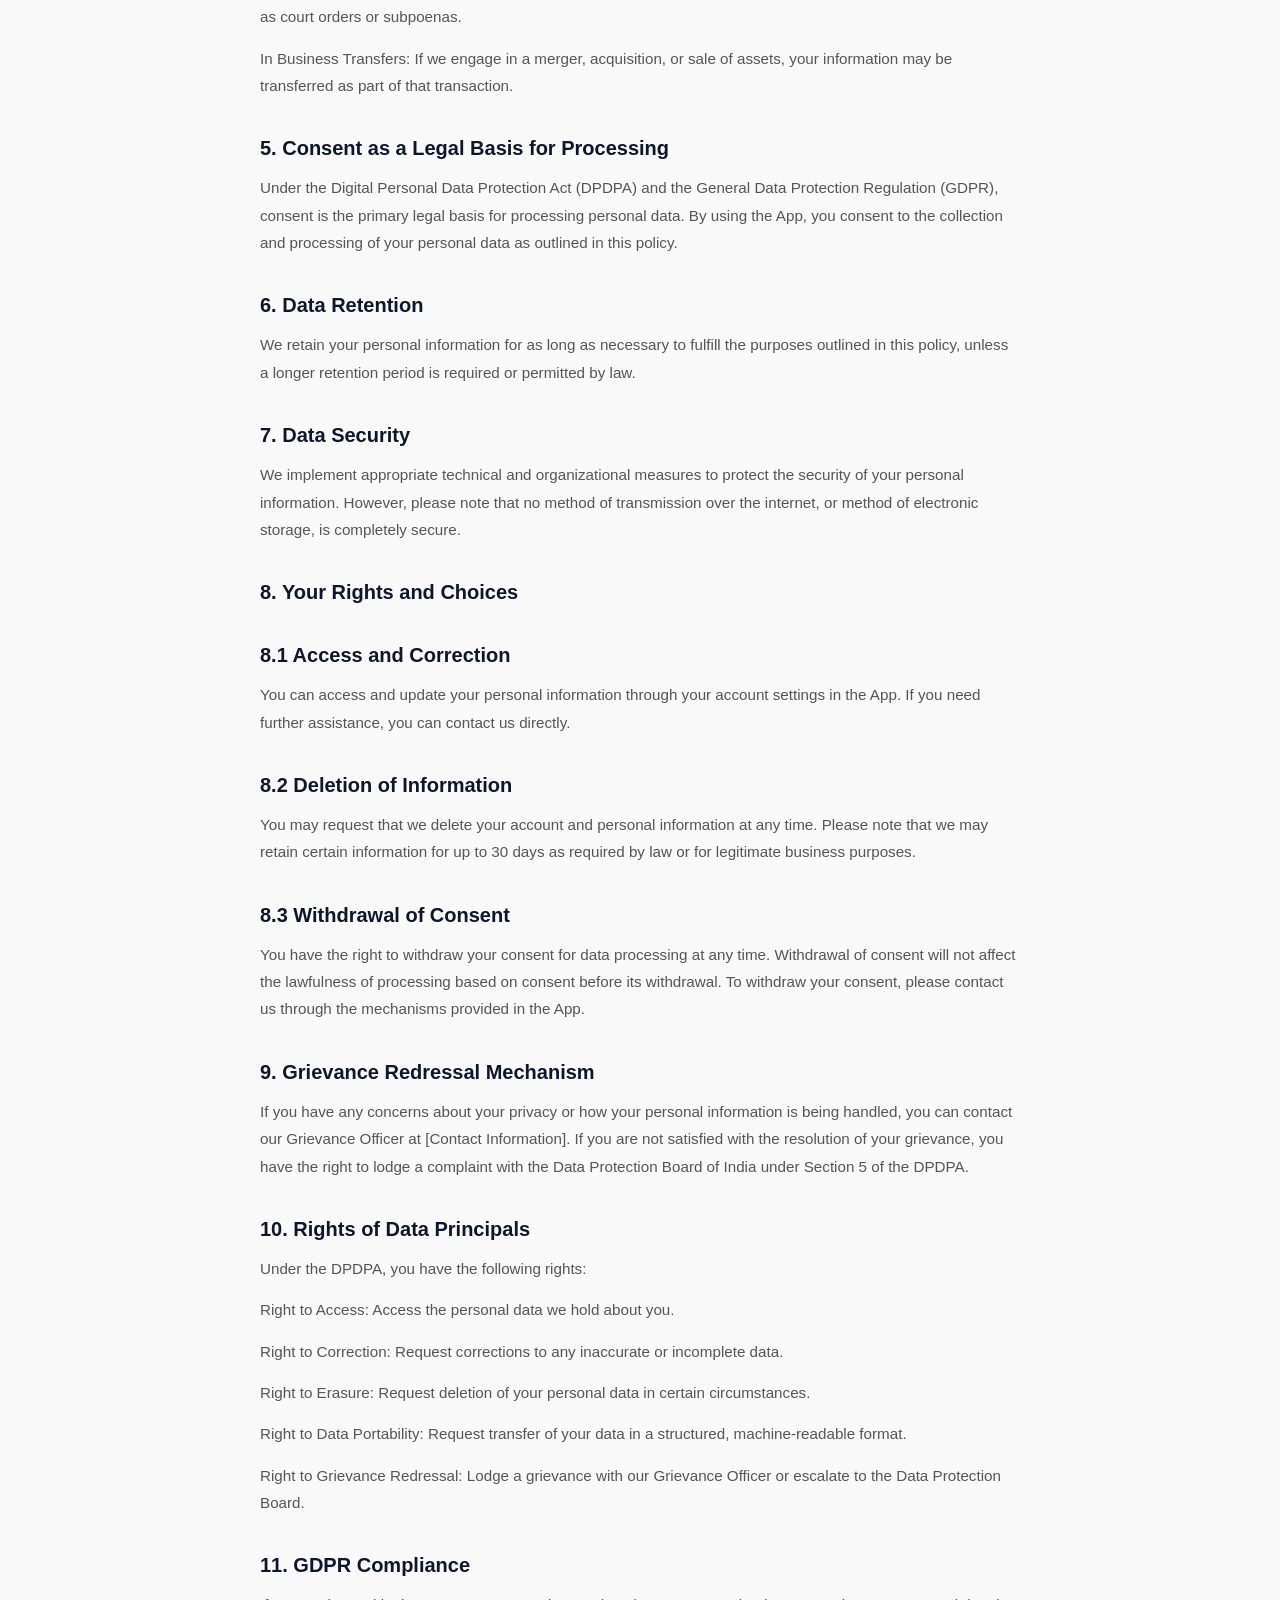
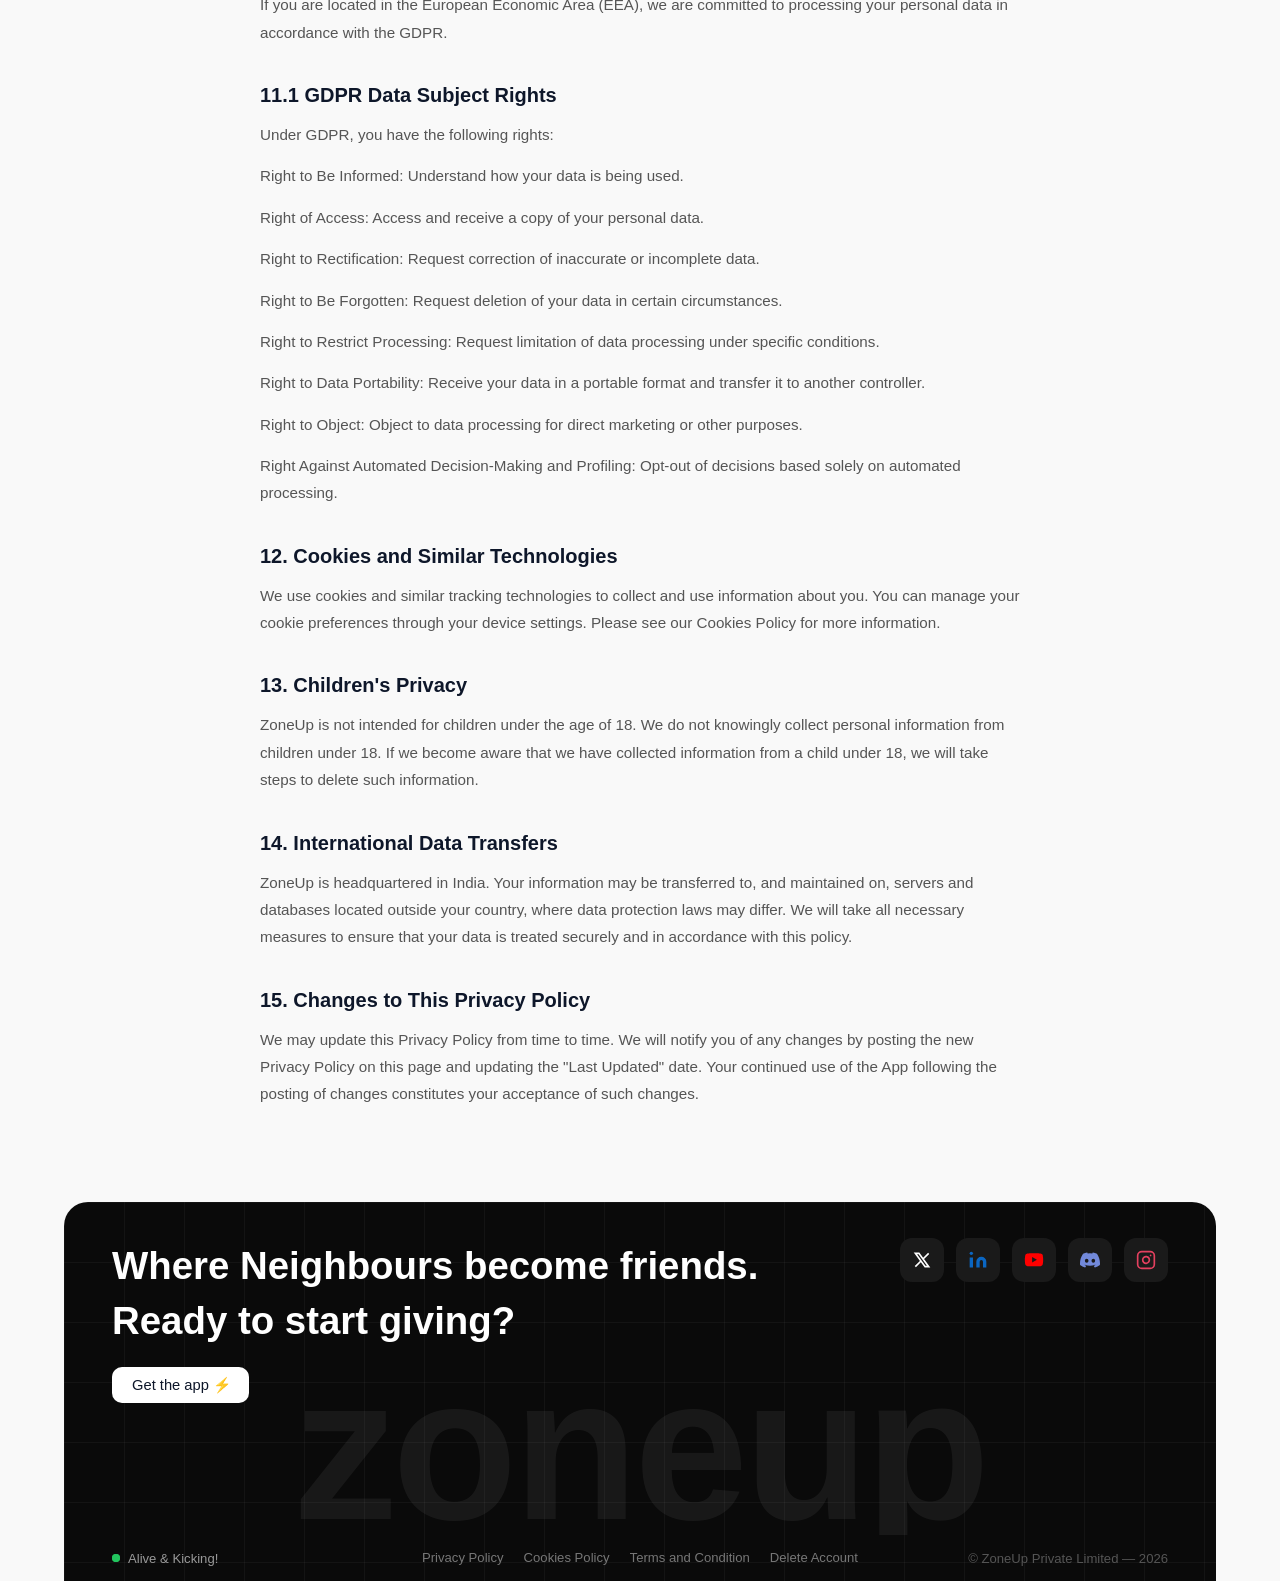
==== commit cbef94d5: "Changes done." ====
--- a/legal.html
+++ b/legal.html
@@ -144,5 +144,23 @@
         });
       });
   </script>
+  <script>
+    // Page transition: fade in on load, fade out on navigate
+    document.addEventListener('DOMContentLoaded', function() {
+      document.body.classList.add('page-ready');
+    });
+    document.addEventListener('click', function(e) {
+      var link = e.target.closest('a[href]');
+      if (!link) return;
+      var href = link.getAttribute('href');
+      if (!href || href.startsWith('#') || href.startsWith('javascript') || link.target === '_blank') return;
+      e.preventDefault();
+      document.body.classList.add('page-leaving');
+      document.body.classList.remove('page-ready');
+      setTimeout(function() {
+        window.location.href = href;
+      }, 300);
+    });
+  </script>
 </body>
 </html>
--- a/style.css
+++ b/style.css
@@ -6,6 +6,7 @@
 
 html {
   overflow-x: hidden;
+  scroll-behavior: smooth;
 }
 
 body {
@@ -1425,4 +1426,16 @@
   padding: 32px;
 }
 
-}+}
+
+/* Page transition */
+body {
+  opacity: 0;
+  transition: opacity 0.35s ease;
+}
+body.page-ready {
+  opacity: 1;
+}
+body.page-leaving {
+  opacity: 0;
+}
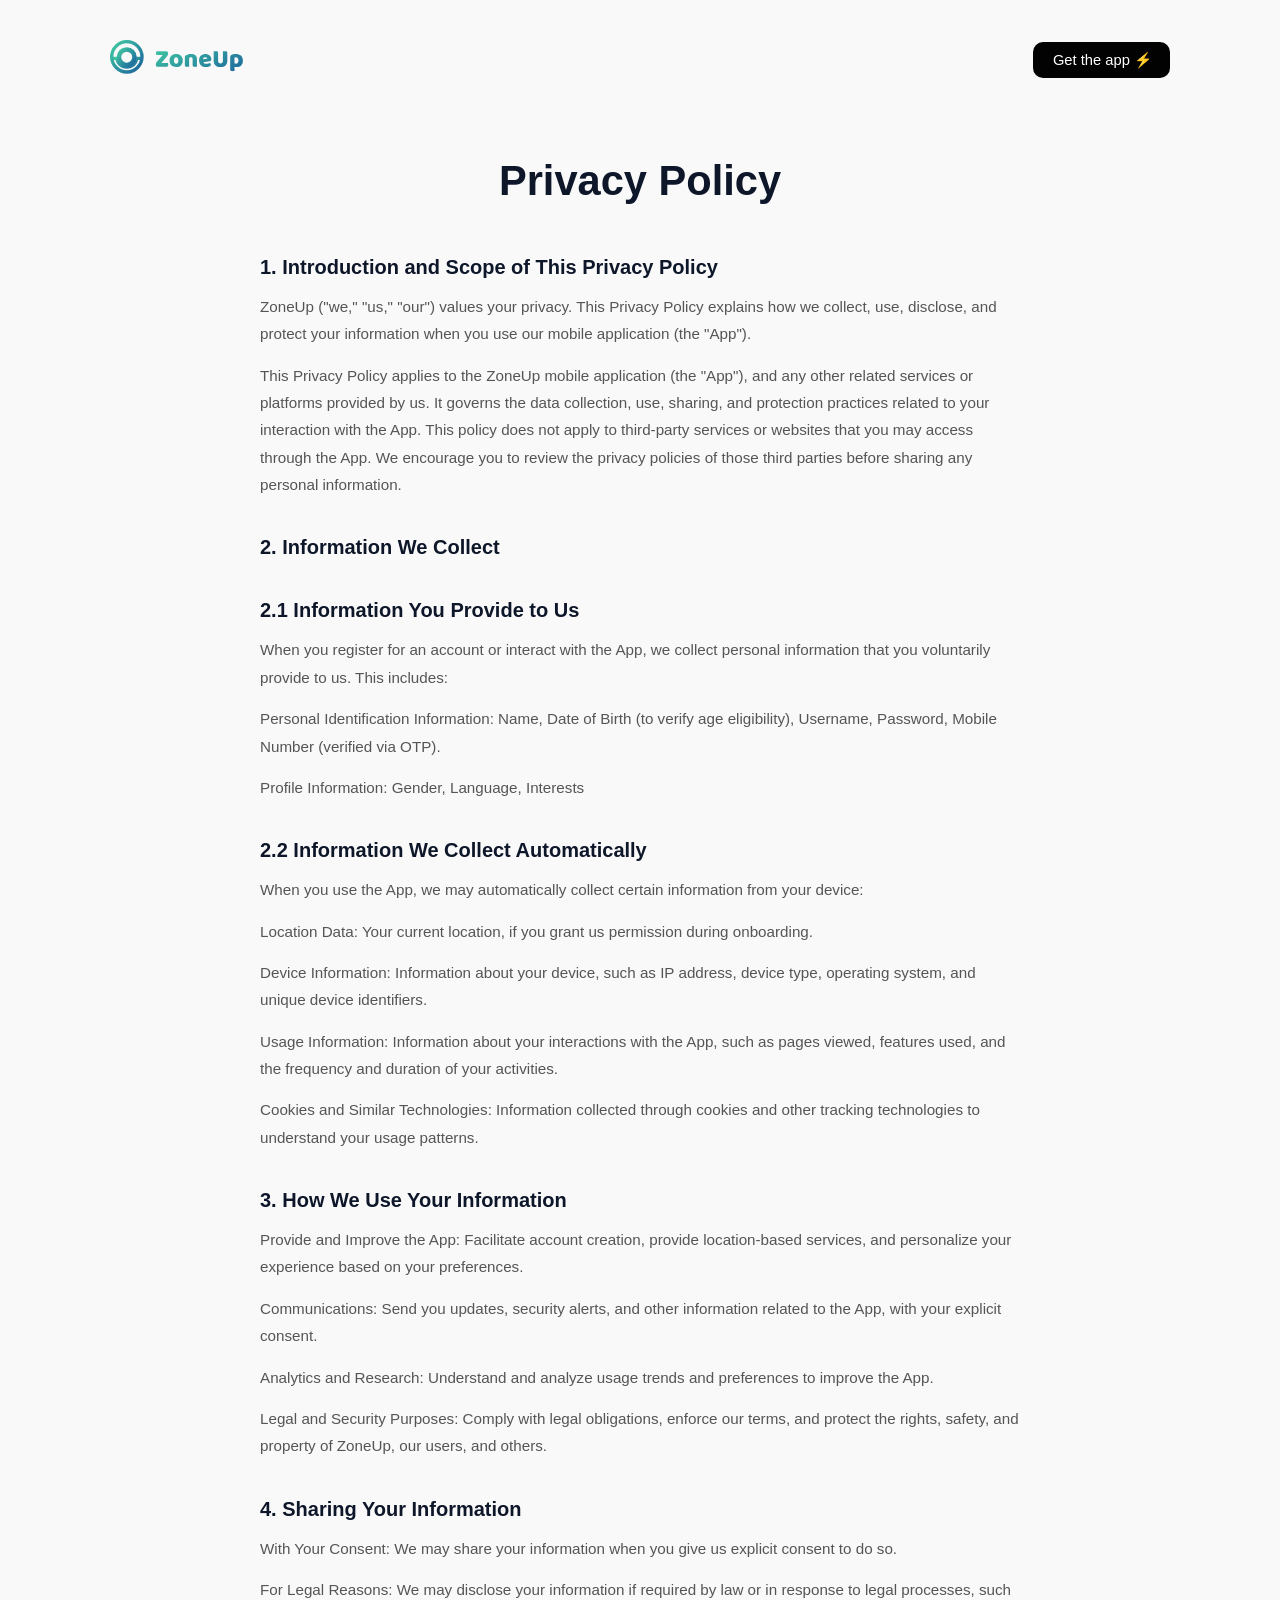
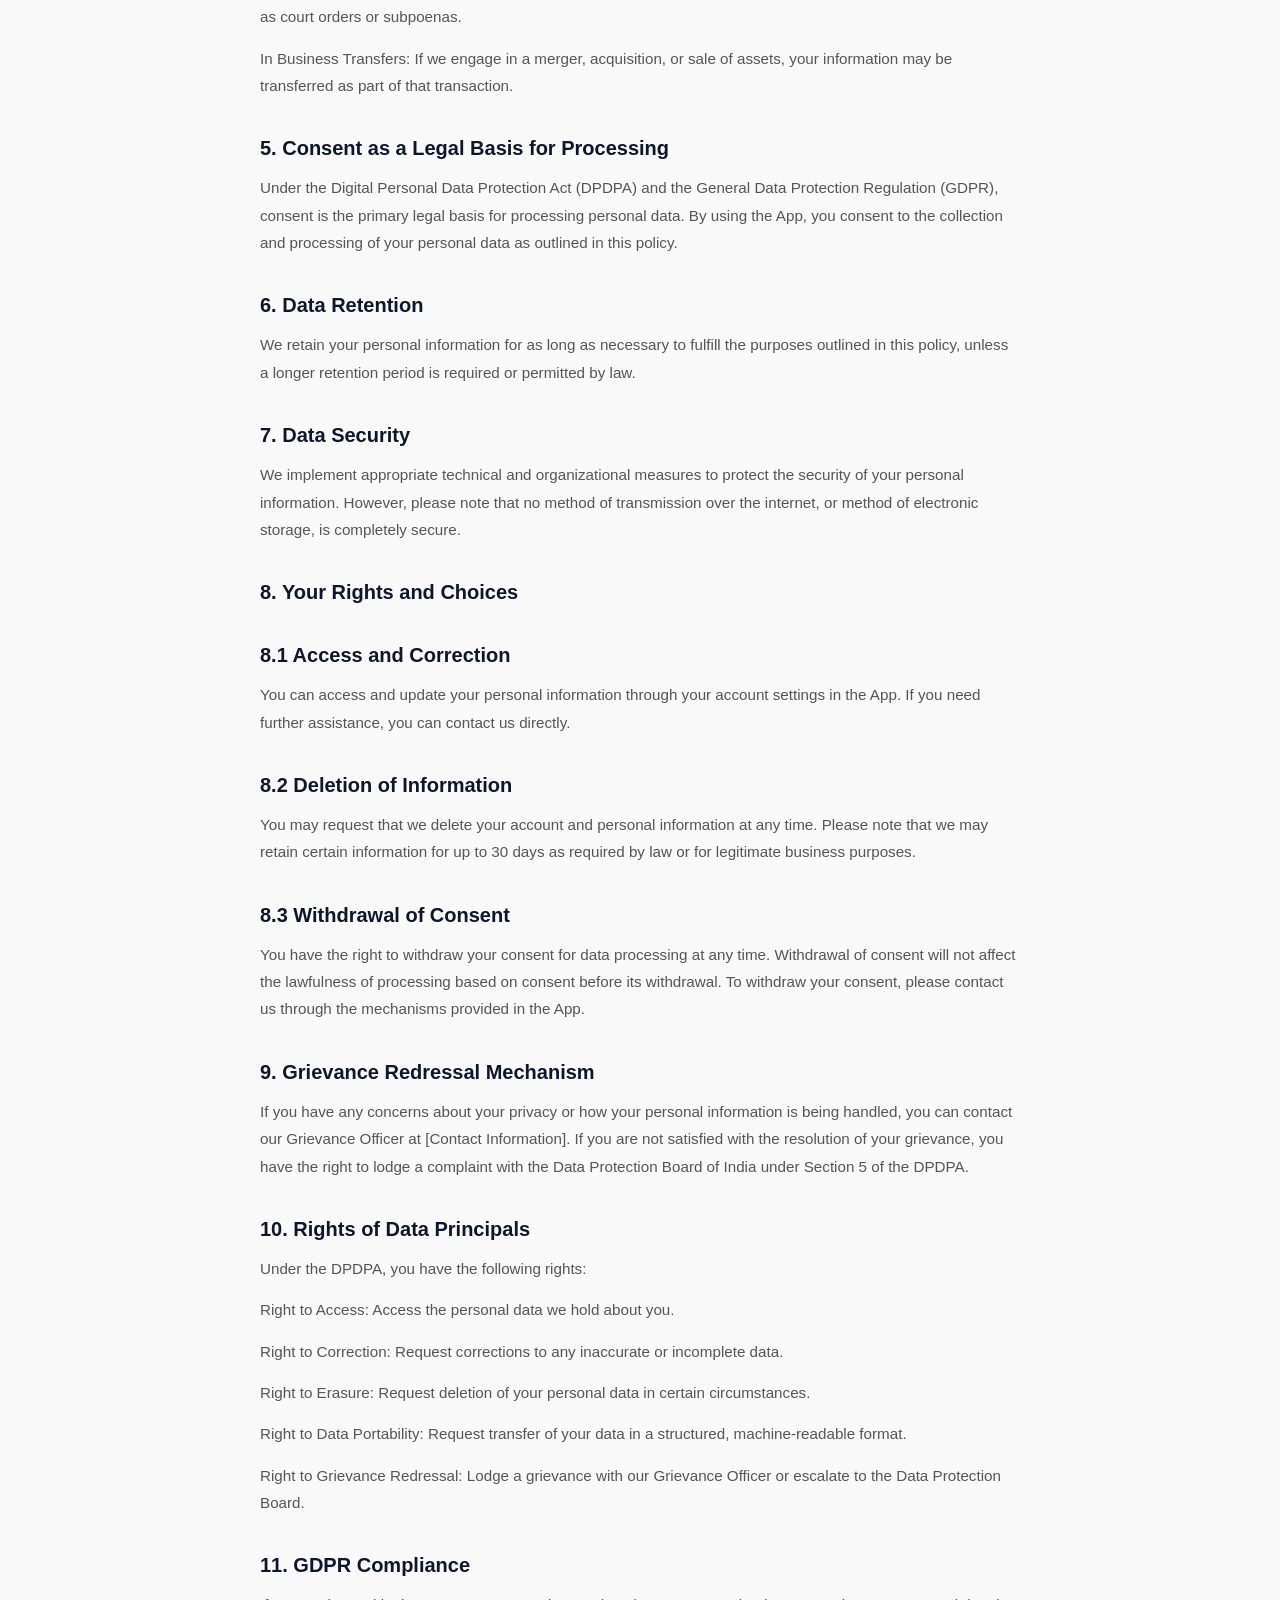
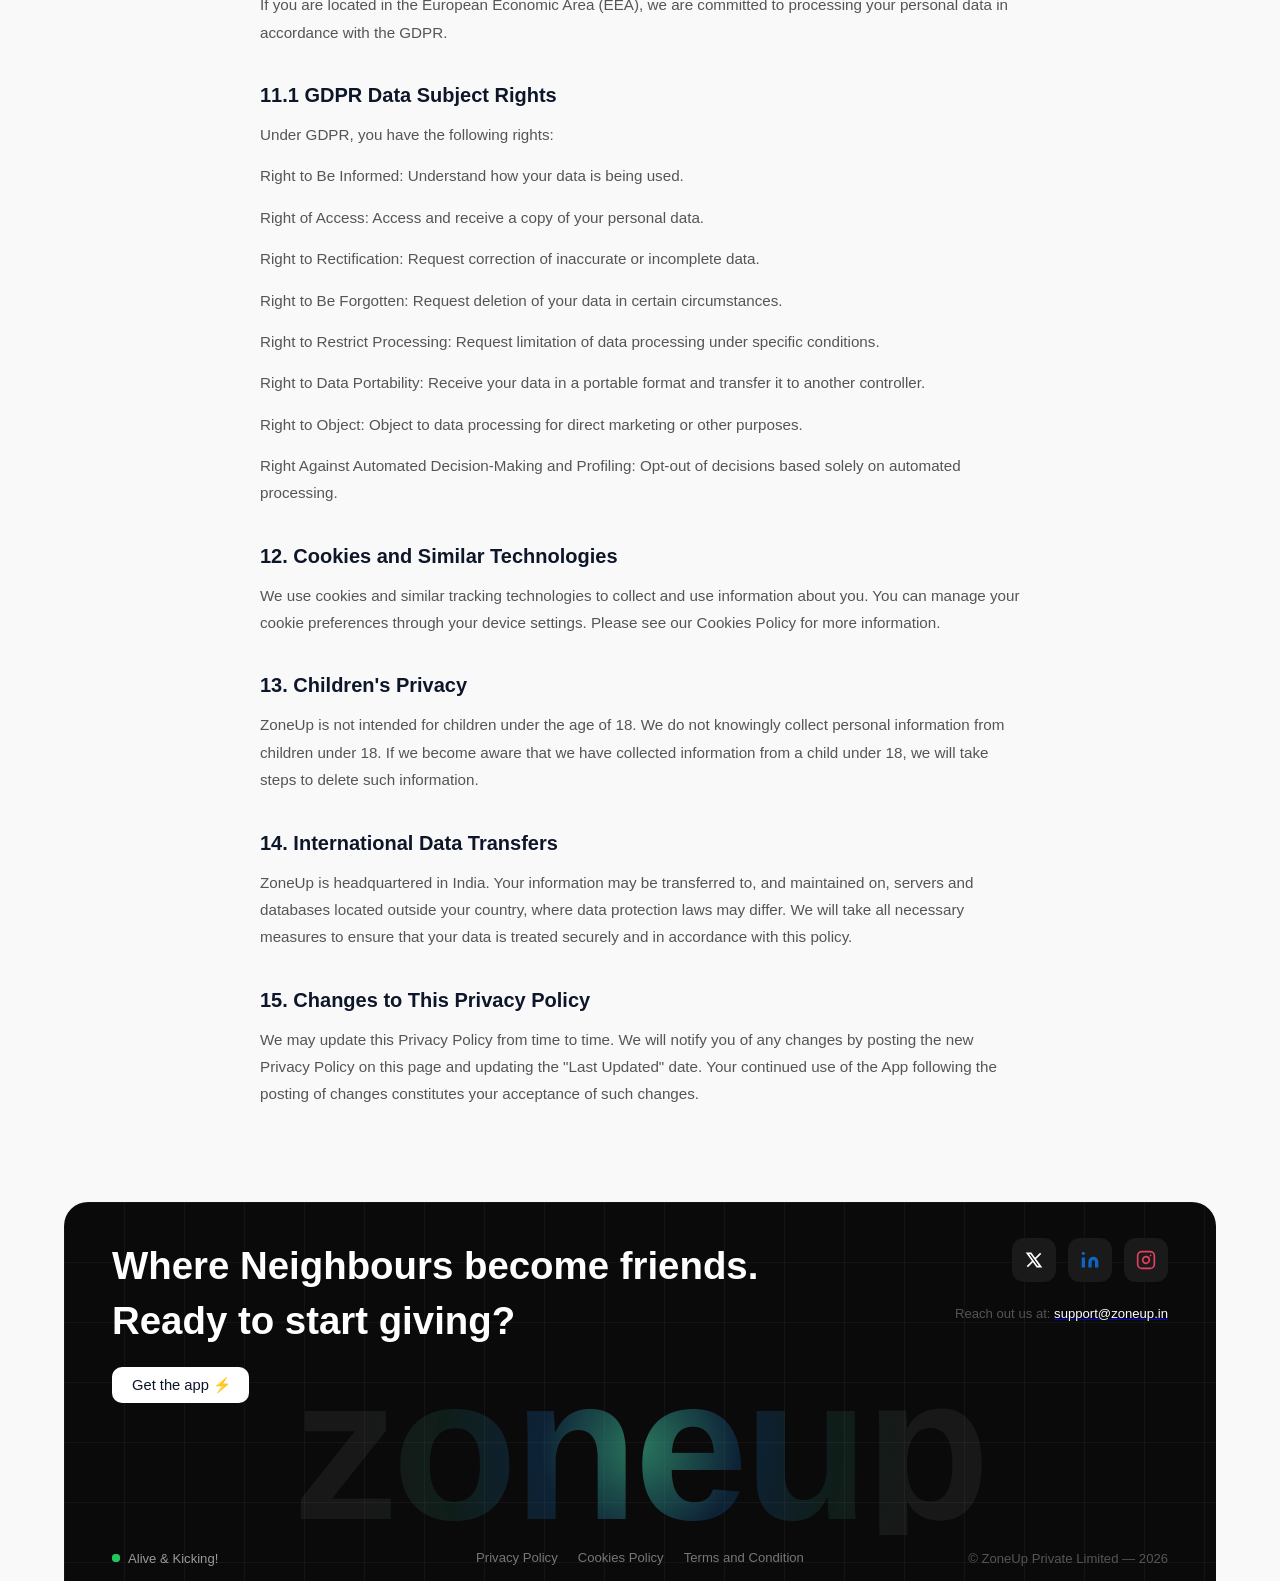
==== commit e643b081: "New changes." ====
--- a/legal.html
+++ b/legal.html
@@ -1,166 +1,258 @@
 <!DOCTYPE html>
 <html lang="en">
-<head>
-  <meta charset="UTF-8">
-  <meta name="viewport" content="width=device-width, initial-scale=1.0">
-  <link href="https://fonts.cdnfonts.com/css/satoshi" rel="stylesheet">
-  <title>ZoneUp</title>
-  <link rel="icon" type="image/x-icon" href="./Assets/favIcon.svg">
-  <link rel="stylesheet" href="style.css">
-  <link rel="stylesheet" href="legal.css">
-</head>
-<body>
-  <div class="header-spacer" id="headerSpacer"></div>
-  <header class="header" id="header">
-    <div class="header-inner" id="headerInner">
-      <div class="header-top">
-        <a href="index.html" class="logo">
-          <img src="./Assets/logo.svg" class="logo-icon" alt="ZoneUp Logo">
-        </a>
-        <a href="#" class="btn-purchase">Get the app <span class="btn-icon"><span data-icon="⚡">⚡</span></span></a>
+  <head>
+    <meta charset="UTF-8" />
+    <meta name="viewport" content="width=device-width, initial-scale=1.0" />
+    <link href="https://fonts.cdnfonts.com/css/satoshi" rel="stylesheet" />
+    <title>ZoneUp</title>
+    <link rel="icon" type="image/x-icon" href="./Assets/favIcon.svg" />
+    <link rel="stylesheet" href="style.css" />
+    <link rel="stylesheet" href="legal.css" />
+  </head>
+  <body>
+    <div class="header-spacer" id="headerSpacer"></div>
+    <header class="header" id="header">
+      <div class="header-inner" id="headerInner">
+        <div class="header-top">
+          <a href="index.html" class="logo">
+            <img src="./Assets/logo.svg" class="logo-icon" alt="ZoneUp Logo" />
+          </a>
+          <a href="#" class="btn-purchase"
+            >Get the app
+            <span class="btn-icon"><span data-icon="⚡">⚡</span></span></a
+          >
+        </div>
       </div>
-    </div>
-  </header>
-
-  <main class="legal-page">
-    <div class="legal-container">
-      <h1 class="legal-title" id="legalTitle"></h1>
-      <div class="legal-content" id="legalContent"></div>
-    </div>
-  </main>
-
-  <!-- Footer -->
-  <footer class="footer">
-    <div class="footer-inner">
-      <div class="footer-cta">
-        <div class="footer-cta-left">
-          <h2 class="footer-cta-title">Where Neighbours become friends. <br> Ready to start giving?</h2>
-          <div class="footer-cta-buttons">
-            <a href="#" class="btn-purchase footer-btn-light">Get the app <span class="btn-icon"><span data-icon="⚡">⚡</span></span></a>
-          </div>
-        </div>
-        <div class="footer-socials">
-          <a href="#" aria-label="Twitter" class="social-icon social-x">
-            <svg width="20" height="20" viewBox="0 0 24 24" fill="currentColor"><path d="M4 4l11.733 16h4.267l-11.733 -16z M4 20l6.768 -6.768m2.46 -2.46l6.772 -6.772" stroke="currentColor" stroke-width="2" fill="none"/></svg>
-          </a>
-          <a href="#" aria-label="LinkedIn" class="social-icon social-linkedin">
-            <svg width="20" height="20" viewBox="0 0 24 24" fill="currentColor"><path d="M16 8a6 6 0 0 1 6 6v7h-4v-7a2 2 0 0 0-4 0v7h-4v-7a6 6 0 0 1 6-6z" stroke="none"/><rect x="2" y="9" width="4" height="12"/><circle cx="4" cy="4" r="2"/></svg>
-          </a>
-          <a href="#" aria-label="YouTube" class="social-icon social-youtube">
-            <svg width="20" height="20" viewBox="0 0 24 24" fill="currentColor"><path d="M22.54 6.42a2.78 2.78 0 0 0-1.94-2C18.88 4 12 4 12 4s-6.88 0-8.6.46a2.78 2.78 0 0 0-1.94 2A29 29 0 0 0 1 11.75a29 29 0 0 0 .46 5.33A2.78 2.78 0 0 0 3.4 19.1c1.72.46 8.6.46 8.6.46s6.88 0 8.6-.46a2.78 2.78 0 0 0 1.94-2 29 29 0 0 0 .46-5.25 29 29 0 0 0-.46-5.33z" stroke="none"/><polygon points="9.75 15.02 15.5 11.75 9.75 8.48 9.75 15.02" fill="#1a1a1a"/></svg>
-          </a>
-          <a href="#" aria-label="Discord" class="social-icon social-discord">
-            <svg width="20" height="20" viewBox="0 0 24 24" fill="currentColor"><path d="M20.317 4.37a19.791 19.791 0 0 0-4.885-1.515.074.074 0 0 0-.079.037c-.21.375-.444.864-.608 1.25a18.27 18.27 0 0 0-5.487 0 12.64 12.64 0 0 0-.617-1.25.077.077 0 0 0-.079-.037A19.736 19.736 0 0 0 3.677 4.37a.07.07 0 0 0-.032.027C.533 9.046-.32 13.58.099 18.057a.082.082 0 0 0 .031.057 19.9 19.9 0 0 0 5.993 3.03.078.078 0 0 0 .084-.028c.462-.63.874-1.295 1.226-1.994a.076.076 0 0 0-.041-.106 13.107 13.107 0 0 1-1.872-.892.077.077 0 0 1-.008-.128 10.2 10.2 0 0 0 .372-.292.074.074 0 0 1 .077-.01c3.928 1.793 8.18 1.793 12.062 0a.074.074 0 0 1 .078.01c.12.098.246.198.373.292a.077.077 0 0 1-.006.127 12.299 12.299 0 0 1-1.873.892.077.077 0 0 0-.041.107c.36.698.772 1.362 1.225 1.993a.076.076 0 0 0 .084.028 19.839 19.839 0 0 0 6.002-3.03.077.077 0 0 0 .032-.054c.5-5.177-.838-9.674-3.549-13.66a.061.061 0 0 0-.031-.03zM8.02 15.33c-1.183 0-2.157-1.085-2.157-2.419 0-1.333.956-2.419 2.157-2.419 1.21 0 2.176 1.095 2.157 2.42 0 1.333-.956 2.418-2.157 2.418zm7.975 0c-1.183 0-2.157-1.085-2.157-2.419 0-1.333.955-2.419 2.157-2.419 1.21 0 2.176 1.095 2.157 2.42 0 1.333-.946 2.418-2.157 2.418z"/></svg>
-          </a>
-          <a href="#" aria-label="Instagram" class="social-icon social-instagram">
-            <svg width="20" height="20" viewBox="0 0 24 24" fill="none" stroke="currentColor" stroke-width="2" stroke-linecap="round" stroke-linejoin="round"><rect x="2" y="2" width="20" height="20" rx="5"/><path d="M16 11.37A4 4 0 1 1 12.63 8 4 4 0 0 1 16 11.37z"/><line x1="17.5" y1="6.5" x2="17.51" y2="6.5"/></svg>
-          </a>
-        </div>
+    </header>
+
+    <main class="legal-page">
+      <div class="legal-container">
+        <h1 class="legal-title" id="legalTitle"></h1>
+        <div class="legal-content" id="legalContent"></div>
       </div>
-      <div class="footer-watermark" id="footerWatermark">
-        <span class="watermark-text">zoneup</span>
-        <div class="watermark-glow" id="watermarkGlow"></div>
+    </main>
+
+    <!-- Footer -->
+    <footer class="footer">
+      <div class="footer-inner">
+        <div class="footer-cta">
+          <div class="footer-cta-left">
+            <h2 class="footer-cta-title">
+              Where Neighbours become friends. <br />
+              Ready to start giving?
+            </h2>
+            <div class="footer-cta-buttons">
+              <a href="#" class="btn-purchase footer-btn-light"
+                >Get the app
+                <span class="btn-icon"><span data-icon="⚡">⚡</span></span></a
+              >
+            </div>
+          </div>
+          <div class="footer-right">
+            <div class="footer-socials">
+              <a
+                href="https://x.com/zoneup_official?s=11"
+                aria-label="Twitter"
+                class="social-icon social-x"
+              >
+                <svg
+                  width="20"
+                  height="20"
+                  viewBox="0 0 24 24"
+                  fill="currentColor"
+                >
+                  <path
+                    d="M4 4l11.733 16h4.267l-11.733 -16z M4 20l6.768 -6.768m2.46 -2.46l6.772 -6.772"
+                    stroke="currentColor"
+                    stroke-width="2"
+                    fill="none"
+                  />
+                </svg>
+              </a>
+              <a
+                href="#"
+                aria-label="LinkedIn"
+                class="social-icon social-linkedin"
+              >
+                <svg
+                  width="20"
+                  height="20"
+                  viewBox="0 0 24 24"
+                  fill="currentColor"
+                >
+                  <path
+                    d="M16 8a6 6 0 0 1 6 6v7h-4v-7a2 2 0 0 0-4 0v7h-4v-7a6 6 0 0 1 6-6z"
+                    stroke="none"
+                  />
+                  <rect x="2" y="9" width="4" height="12" />
+                  <circle cx="4" cy="4" r="2" />
+                </svg>
+              </a>
+
+              <a
+                href="https://www.instagram.com/zoneup_official/"
+                aria-label="Instagram"
+                class="social-icon social-instagram"
+              >
+                <svg
+                  width="20"
+                  height="20"
+                  viewBox="0 0 24 24"
+                  fill="none"
+                  stroke="currentColor"
+                  stroke-width="2"
+                  stroke-linecap="round"
+                  stroke-linejoin="round"
+                >
+                  <rect x="2" y="2" width="20" height="20" rx="5" />
+                  <path d="M16 11.37A4 4 0 1 1 12.63 8 4 4 0 0 1 16 11.37z" />
+                  <line x1="17.5" y1="6.5" x2="17.51" y2="6.5" />
+                </svg>
+              </a>
+            </div>
+
+            <p class="footer-copyright">
+              Reach out us at:
+              <a href="mailto:support@zoneup.in"
+                ><span class="mailto">support@zoneup.in</span></a
+              >
+            </p>
+          </div>
+        </div>
+        <div class="footer-watermark" id="footerWatermark">
+          <span class="watermark-text">zoneup</span>
+          <div class="watermark-glow" id="watermarkGlow"></div>
+        </div>
+        <div class="footer-bottom-bar">
+          <div class="footer-status">
+            <span class="status-dot"></span>
+            <span>Alive & Kicking!</span>
+          </div>
+          <div class="footer-legal">
+            <a href="legal.html?page=privacy-policy"
+              ><span data-text="Privacy Policy">Privacy Policy</span></a
+            >
+            <a href="legal.html?page=cookies-policy"
+              ><span data-text="Cookies Policy">Cookies Policy</span></a
+            >
+            <a href="legal.html?page=terms-of-service"
+              ><span data-text="Terms and Condition"
+                >Terms and Condition</span
+              ></a
+            >
+          </div>
+          <p class="footer-copyright">© ZoneUp Private Limited — 2026</p>
+        </div>
       </div>
-      <div class="footer-bottom-bar">
-        <div class="footer-status">
-          <span class="status-dot"></span>
-          <span>Alive & Kicking!</span>
-        </div>
-        <div class="footer-legal">
-          <a href="legal.html?page=privacy-policy"><span data-text="Privacy Policy">Privacy Policy</span></a>
-          <a href="legal.html?page=cookies-policy"><span data-text="Cookies Policy">Cookies Policy</span></a>
-          <a href="legal.html?page=terms-of-service"><span data-text="Terms and Condition">Terms and Condition</span></a>
-          <a href="legal.html?page=delete-account"><span data-text="Delete Account">Delete Account</span></a>
-        </div>
-        <p class="footer-copyright">© ZoneUp Private Limited — 2026</p>
-      </div>
-    </div>
-  </footer>
-
-  <script>
-    // Header shrink
-    const header = document.getElementById('header');
-    const spacer = document.getElementById('headerSpacer');
-    spacer.style.height = header.offsetHeight + 'px';
-
-    window.addEventListener('scroll', function() {
-      if (window.scrollY > spacer.offsetHeight) {
-        header.classList.add('shrink');
-      } else {
-        header.classList.remove('shrink');
-      }
-    });
-
-    // Watermark glow
-    var footerWatermark = document.getElementById('footerWatermark');
-    var watermarkText = footerWatermark ? footerWatermark.querySelector('.watermark-text') : null;
-    if (footerWatermark && watermarkText) {
-      footerWatermark.addEventListener('mousemove', function(e) {
-        if (window.innerWidth > 768) {
-          var rect = footerWatermark.getBoundingClientRect();
-          var x = e.clientX - rect.left;
-          var y = e.clientY - rect.top;
-          watermarkText.style.background = 'radial-gradient(circle 400px at ' + x + 'px ' + y + 'px, rgba(67, 206, 162, 0.55) 0%, rgba(24, 90, 157, 0.3) 25%, rgba(67, 206, 162, 0.1) 50%, rgba(255, 255, 255, 0.06) 70%)';
-          watermarkText.style.webkitBackgroundClip = 'text';
-          watermarkText.style.backgroundClip = 'text';
+    </footer>
+
+    <script>
+      // Header shrink
+      const header = document.getElementById("header");
+      const spacer = document.getElementById("headerSpacer");
+      spacer.style.height = header.offsetHeight + "px";
+
+      window.addEventListener("scroll", function () {
+        if (window.scrollY > spacer.offsetHeight) {
+          header.classList.add("shrink");
+        } else {
+          header.classList.remove("shrink");
         }
       });
-      footerWatermark.addEventListener('mouseleave', function() {
-        if (window.innerWidth > 768) {
-          watermarkText.style.background = 'rgba(255, 255, 255, 0.06)';
-          watermarkText.style.webkitBackgroundClip = 'text';
-          watermarkText.style.backgroundClip = 'text';
-        }
-      });
-    }
-
-    // Determine which JSON to load from query param
-    var params = new URLSearchParams(window.location.search);
-    var page = params.get('page') || 'privacy-policy';
-    var allowed = ['privacy-policy', 'terms-of-service', 'cookies-policy', 'delete-account'];
-    if (allowed.indexOf(page) === -1) page = 'privacy-policy';
-
-    document.title = page.replace(/-/g, ' ').replace(/\b\w/g, function(c) { return c.toUpperCase(); }) + ' – ZoneUp';
-
-    fetch('./' + page + '.json')
-      .then(function(res) { return res.json(); })
-      .then(function(data) {
-        document.getElementById('legalTitle').textContent = data.title;
-
-        var container = document.getElementById('legalContent');
-        data.sections.forEach(function(section) {
-          if (section.heading) {
-            var h2 = document.createElement('h2');
-            h2.className = 'legal-section-title';
-            h2.textContent = section.heading;
-            container.appendChild(h2);
+
+      // Watermark glow
+      var footerWatermark = document.getElementById("footerWatermark");
+      var watermarkText = footerWatermark
+        ? footerWatermark.querySelector(".watermark-text")
+        : null;
+      if (footerWatermark && watermarkText) {
+        footerWatermark.addEventListener("mousemove", function (e) {
+          if (window.innerWidth > 768) {
+            var rect = footerWatermark.getBoundingClientRect();
+            var x = e.clientX - rect.left;
+            var y = e.clientY - rect.top;
+            watermarkText.style.background =
+              "radial-gradient(circle 400px at " +
+              x +
+              "px " +
+              y +
+              "px, rgba(67, 206, 162, 0.55) 0%, rgba(24, 90, 157, 0.3) 25%, rgba(67, 206, 162, 0.1) 50%, rgba(255, 255, 255, 0.06) 70%)";
+            watermarkText.style.webkitBackgroundClip = "text";
+            watermarkText.style.backgroundClip = "text";
           }
-          section.content.forEach(function(text) {
-            var p = document.createElement('p');
-            p.className = 'legal-text';
-            p.textContent = text;
-            container.appendChild(p);
+        });
+        footerWatermark.addEventListener("mouseleave", function () {
+          if (window.innerWidth > 768) {
+            watermarkText.style.background = "rgba(255, 255, 255, 0.06)";
+            watermarkText.style.webkitBackgroundClip = "text";
+            watermarkText.style.backgroundClip = "text";
+          }
+        });
+      }
+
+      // Determine which JSON to load from query param
+      var params = new URLSearchParams(window.location.search);
+      var page = params.get("page") || "privacy-policy";
+      var allowed = [
+        "privacy-policy",
+        "terms-of-service",
+        "cookies-policy",
+        "delete-account",
+      ];
+      if (allowed.indexOf(page) === -1) page = "privacy-policy";
+
+      document.title =
+        page.replace(/-/g, " ").replace(/\b\w/g, function (c) {
+          return c.toUpperCase();
+        }) + " – ZoneUp";
+
+      fetch("./" + page + ".json")
+        .then(function (res) {
+          return res.json();
+        })
+        .then(function (data) {
+          document.getElementById("legalTitle").textContent = data.title;
+
+          var container = document.getElementById("legalContent");
+          data.sections.forEach(function (section) {
+            if (section.heading) {
+              var h2 = document.createElement("h2");
+              h2.className = "legal-section-title";
+              h2.textContent = section.heading;
+              container.appendChild(h2);
+            }
+            section.content.forEach(function (text) {
+              var p = document.createElement("p");
+              p.className = "legal-text";
+              p.textContent = text;
+              container.appendChild(p);
+            });
           });
         });
+    </script>
+    <script>
+      // Page transition: fade in on load, fade out on navigate
+      document.addEventListener("DOMContentLoaded", function () {
+        document.body.classList.add("page-ready");
       });
-  </script>
-  <script>
-    // Page transition: fade in on load, fade out on navigate
-    document.addEventListener('DOMContentLoaded', function() {
-      document.body.classList.add('page-ready');
-    });
-    document.addEventListener('click', function(e) {
-      var link = e.target.closest('a[href]');
-      if (!link) return;
-      var href = link.getAttribute('href');
-      if (!href || href.startsWith('#') || href.startsWith('javascript') || link.target === '_blank') return;
-      e.preventDefault();
-      document.body.classList.add('page-leaving');
-      document.body.classList.remove('page-ready');
-      setTimeout(function() {
-        window.location.href = href;
-      }, 300);
-    });
-  </script>
-</body>
+      document.addEventListener("click", function (e) {
+        var link = e.target.closest("a[href]");
+        if (!link) return;
+        var href = link.getAttribute("href");
+        if (
+          !href ||
+          href.startsWith("#") ||
+          href.startsWith("javascript") ||
+          link.target === "_blank"
+        )
+          return;
+        e.preventDefault();
+        document.body.classList.add("page-leaving");
+        document.body.classList.remove("page-ready");
+        setTimeout(function () {
+          window.location.href = href;
+        }, 300);
+      });
+    </script>
+  </body>
 </html>
--- a/style.css
+++ b/style.css
@@ -773,6 +773,17 @@
   gap: 40px;
   margin-bottom: 28px;
 }
+.footer-right{
+  display: flex;
+  flex-direction: column;
+  justify-content: end;
+  gap: 1.5rem;
+}
+.mailto{
+  text-decoration: none;
+  list-style: none;
+  color: white;
+}
 
 .footer-cta-left {
   flex: 1;
@@ -814,6 +825,7 @@
   display: flex;
   gap: 12px;
   flex-shrink: 0;
+  justify-content: end;
 }
 
 .social-icon {
@@ -903,7 +915,7 @@
   text-transform: lowercase;
   text-align: center;
   color: transparent;
-  background: rgba(255, 255, 255, 0.06);
+  background: radial-gradient(circle 400px at 50% 50%, rgba(67, 206, 162, 0.55) 0%, rgba(24, 90, 157, 0.3) 25%, rgba(67, 206, 162, 0.1) 50%, rgba(255, 255, 255, 0.06) 70%);
   -webkit-background-clip: text;
   background-clip: text;
   -webkit-text-fill-color: transparent;
